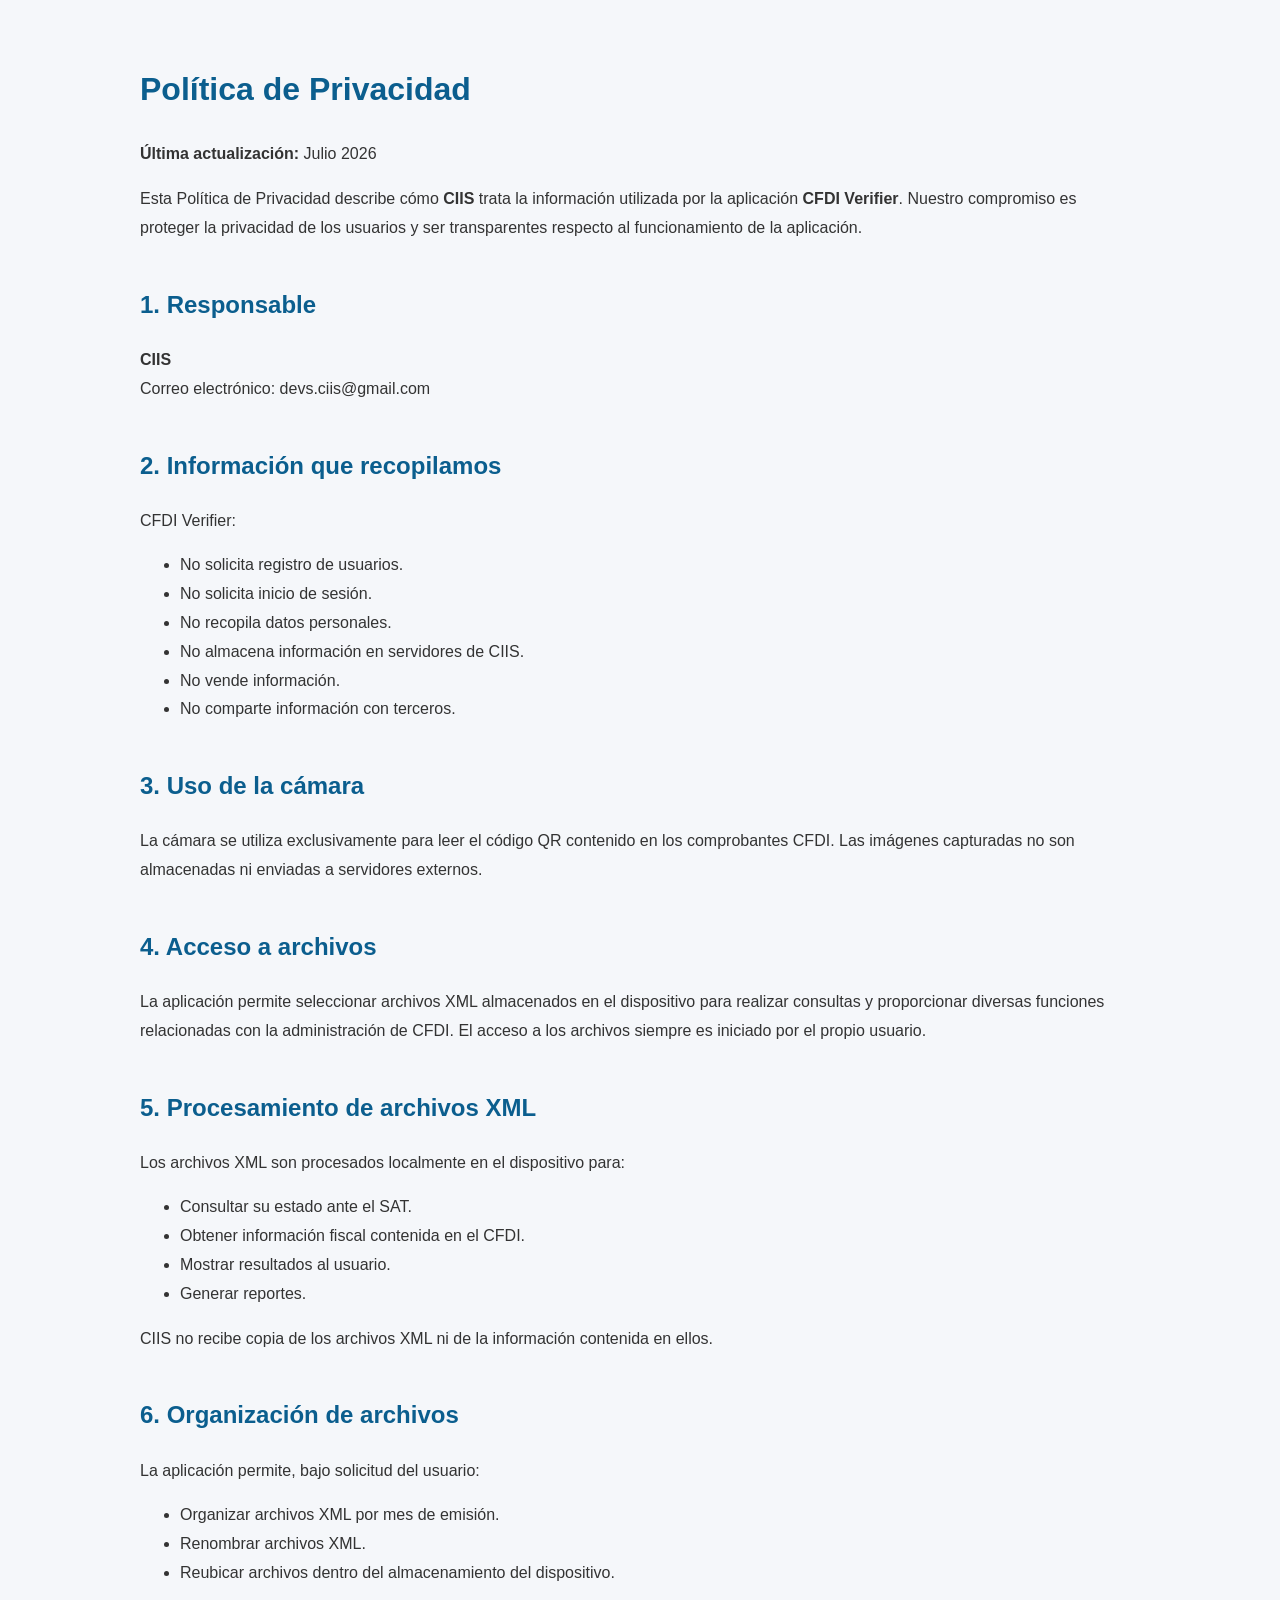
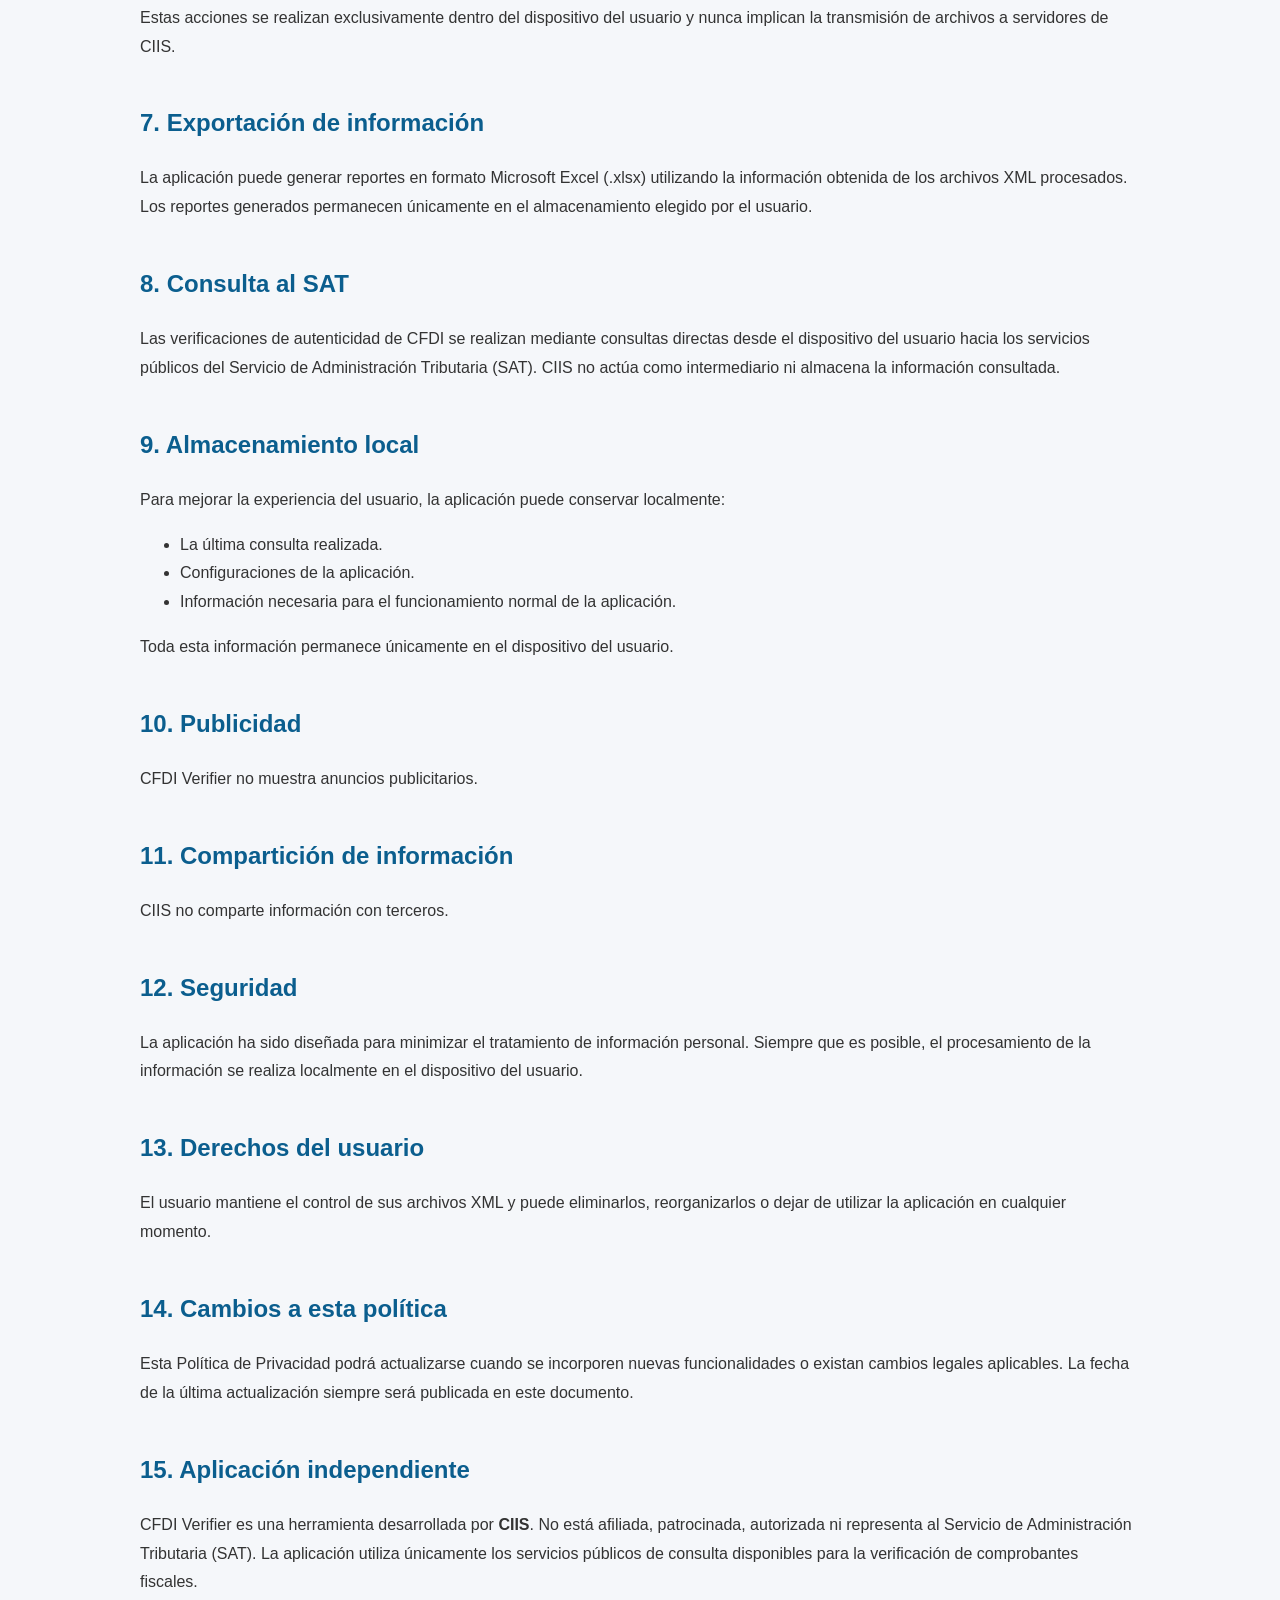
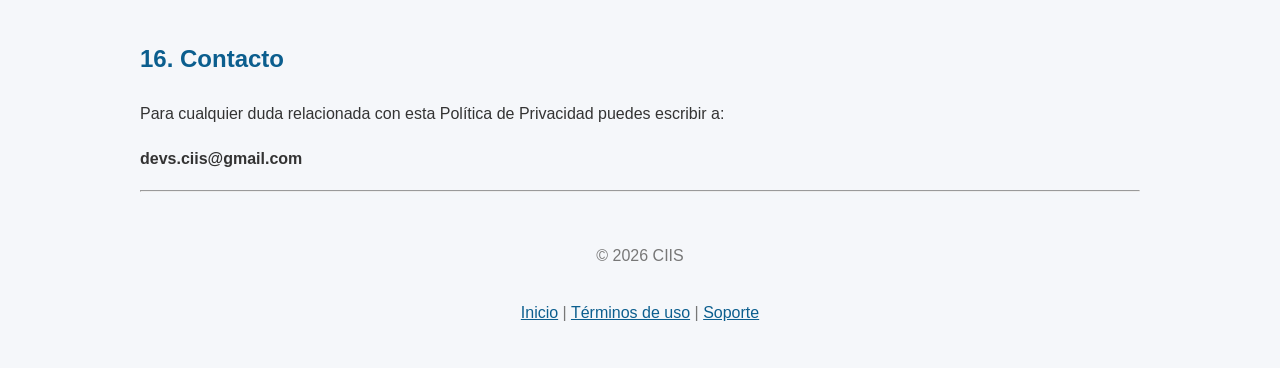
==== privacy.html @ 3979eeba "Create privacy.html" ====
<!DOCTYPE html>
<html lang="es">
<head>
<meta charset="UTF-8">
<meta name="viewport" content="width=device-width, initial-scale=1.0">

<title>Política de Privacidad | CFDI Verifier</title>

<style>

body{
    font-family:Arial,Helvetica,sans-serif;
    max-width:1000px;
    margin:auto;
    padding:40px;
    line-height:1.8;
    background:#f5f7fa;
    color:#333;
}

h1{
    color:#0B5E8E;
}

h2{
    color:#0B5E8E;
    margin-top:40px;
}

table{
    width:100%;
    border-collapse:collapse;
    margin-top:15px;
}

table th,
table td{
    border:1px solid #ddd;
    padding:10px;
}

footer{
    margin-top:50px;
    text-align:center;
    color:#777;
}

a{
    color:#0B5E8E;
}

</style>

</head>

<body>

<h1>Política de Privacidad</h1>

<p>

<strong>Última actualización:</strong> Julio 2026

</p>

<p>

Esta Política de Privacidad describe cómo <strong>CIIS</strong> trata la información utilizada por la aplicación <strong>CFDI Verifier</strong>.

Nuestro compromiso es proteger la privacidad de los usuarios y ser transparentes respecto al funcionamiento de la aplicación.

</p>

<h2>1. Responsable</h2>

<p>

<strong>CIIS</strong><br>
Correo electrónico: devs.ciis@gmail.com

</p>

<h2>2. Información que recopilamos</h2>

<p>

CFDI Verifier:

</p>

<ul>

<li>No solicita registro de usuarios.</li>

<li>No solicita inicio de sesión.</li>

<li>No recopila datos personales.</li>

<li>No almacena información en servidores de CIIS.</li>

<li>No vende información.</li>

<li>No comparte información con terceros.</li>

</ul>

<h2>3. Uso de la cámara</h2>

<p>

La cámara se utiliza exclusivamente para leer el código QR contenido en los comprobantes CFDI.

Las imágenes capturadas no son almacenadas ni enviadas a servidores externos.

</p>

<h2>4. Acceso a archivos</h2>

<p>

La aplicación permite seleccionar archivos XML almacenados en el dispositivo para realizar consultas y proporcionar diversas funciones relacionadas con la administración de CFDI.

El acceso a los archivos siempre es iniciado por el propio usuario.

</p>

<h2>5. Procesamiento de archivos XML</h2>

<p>

Los archivos XML son procesados localmente en el dispositivo para:

</p>

<ul>

<li>Consultar su estado ante el SAT.</li>

<li>Obtener información fiscal contenida en el CFDI.</li>

<li>Mostrar resultados al usuario.</li>

<li>Generar reportes.</li>

</ul>

<p>

CIIS no recibe copia de los archivos XML ni de la información contenida en ellos.

</p>

<h2>6. Organización de archivos</h2>

<p>

La aplicación permite, bajo solicitud del usuario:

</p>

<ul>

<li>Organizar archivos XML por mes de emisión.</li>

<li>Renombrar archivos XML.</li>

<li>Reubicar archivos dentro del almacenamiento del dispositivo.</li>

</ul>

<p>

Estas acciones se realizan exclusivamente dentro del dispositivo del usuario y nunca implican la transmisión de archivos a servidores de CIIS.

</p>

<h2>7. Exportación de información</h2>

<p>

La aplicación puede generar reportes en formato Microsoft Excel (.xlsx) utilizando la información obtenida de los archivos XML procesados.

Los reportes generados permanecen únicamente en el almacenamiento elegido por el usuario.

</p>

<h2>8. Consulta al SAT</h2>

<p>

Las verificaciones de autenticidad de CFDI se realizan mediante consultas directas desde el dispositivo del usuario hacia los servicios públicos del Servicio de Administración Tributaria (SAT).

CIIS no actúa como intermediario ni almacena la información consultada.

</p>

<h2>9. Almacenamiento local</h2>

<p>

Para mejorar la experiencia del usuario, la aplicación puede conservar localmente:

</p>

<ul>

<li>La última consulta realizada.</li>

<li>Configuraciones de la aplicación.</li>

<li>Información necesaria para el funcionamiento normal de la aplicación.</li>

</ul>

<p>

Toda esta información permanece únicamente en el dispositivo del usuario.

</p>

<h2>10. Publicidad</h2>

<p>

CFDI Verifier no muestra anuncios publicitarios.

</p>

<h2>11. Compartición de información</h2>

<p>

CIIS no comparte información con terceros.

</p>

<h2>12. Seguridad</h2>

<p>

La aplicación ha sido diseñada para minimizar el tratamiento de información personal.

Siempre que es posible, el procesamiento de la información se realiza localmente en el dispositivo del usuario.

</p>

<h2>13. Derechos del usuario</h2>

<p>

El usuario mantiene el control de sus archivos XML y puede eliminarlos, reorganizarlos o dejar de utilizar la aplicación en cualquier momento.

</p>

<h2>14. Cambios a esta política</h2>

<p>

Esta Política de Privacidad podrá actualizarse cuando se incorporen nuevas funcionalidades o existan cambios legales aplicables.

La fecha de la última actualización siempre será publicada en este documento.

</p>

<h2>15. Aplicación independiente</h2>

<p>

CFDI Verifier es una herramienta desarrollada por <strong>CIIS</strong>.

No está afiliada, patrocinada, autorizada ni representa al Servicio de Administración Tributaria (SAT).

La aplicación utiliza únicamente los servicios públicos de consulta disponibles para la verificación de comprobantes fiscales.

</p>

<h2>16. Contacto</h2>

<p>

Para cualquier duda relacionada con esta Política de Privacidad puedes escribir a:

</p>

<p>

<strong>devs.ciis@gmail.com</strong>

</p>

<hr>

<footer>

© 2026 CIIS

<br><br>

<a href="index.html">Inicio</a>

|

<a href="terms.html">Términos de uso</a>

|

<a href="support.html">Soporte</a>

</footer>

</body>
</html>
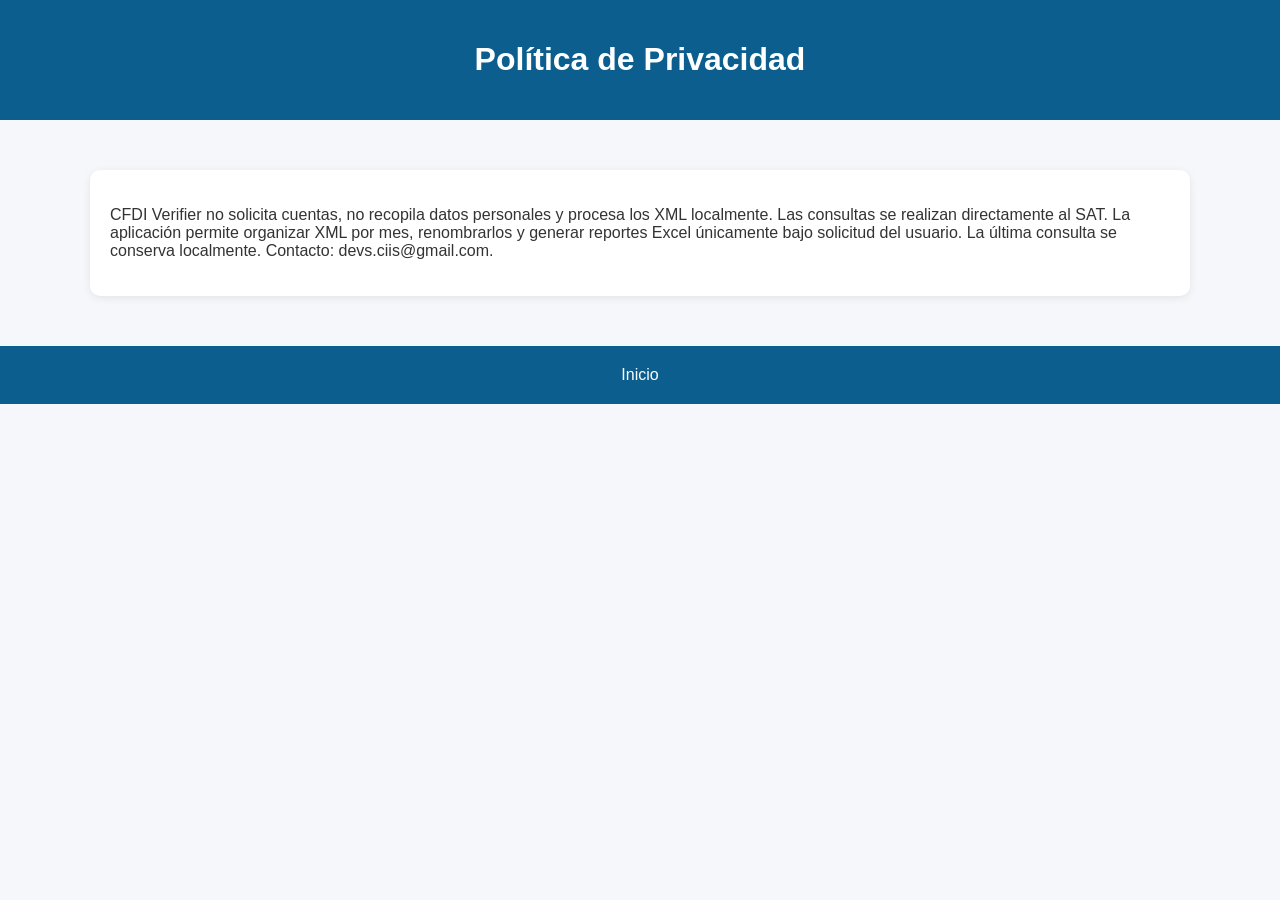
==== commit d96066f7: "Add files via upload" ====
--- a/privacy.html
+++ b/privacy.html
@@ -1,312 +1 @@
-<!DOCTYPE html>
-<html lang="es">
-<head>
-<meta charset="UTF-8">
-<meta name="viewport" content="width=device-width, initial-scale=1.0">
-
-<title>Política de Privacidad | CFDI Verifier</title>
-
-<style>
-
-body{
-    font-family:Arial,Helvetica,sans-serif;
-    max-width:1000px;
-    margin:auto;
-    padding:40px;
-    line-height:1.8;
-    background:#f5f7fa;
-    color:#333;
-}
-
-h1{
-    color:#0B5E8E;
-}
-
-h2{
-    color:#0B5E8E;
-    margin-top:40px;
-}
-
-table{
-    width:100%;
-    border-collapse:collapse;
-    margin-top:15px;
-}
-
-table th,
-table td{
-    border:1px solid #ddd;
-    padding:10px;
-}
-
-footer{
-    margin-top:50px;
-    text-align:center;
-    color:#777;
-}
-
-a{
-    color:#0B5E8E;
-}
-
-</style>
-
-</head>
-
-<body>
-
-<h1>Política de Privacidad</h1>
-
-<p>
-
-<strong>Última actualización:</strong> Julio 2026
-
-</p>
-
-<p>
-
-Esta Política de Privacidad describe cómo <strong>CIIS</strong> trata la información utilizada por la aplicación <strong>CFDI Verifier</strong>.
-
-Nuestro compromiso es proteger la privacidad de los usuarios y ser transparentes respecto al funcionamiento de la aplicación.
-
-</p>
-
-<h2>1. Responsable</h2>
-
-<p>
-
-<strong>CIIS</strong><br>
-Correo electrónico: devs.ciis@gmail.com
-
-</p>
-
-<h2>2. Información que recopilamos</h2>
-
-<p>
-
-CFDI Verifier:
-
-</p>
-
-<ul>
-
-<li>No solicita registro de usuarios.</li>
-
-<li>No solicita inicio de sesión.</li>
-
-<li>No recopila datos personales.</li>
-
-<li>No almacena información en servidores de CIIS.</li>
-
-<li>No vende información.</li>
-
-<li>No comparte información con terceros.</li>
-
-</ul>
-
-<h2>3. Uso de la cámara</h2>
-
-<p>
-
-La cámara se utiliza exclusivamente para leer el código QR contenido en los comprobantes CFDI.
-
-Las imágenes capturadas no son almacenadas ni enviadas a servidores externos.
-
-</p>
-
-<h2>4. Acceso a archivos</h2>
-
-<p>
-
-La aplicación permite seleccionar archivos XML almacenados en el dispositivo para realizar consultas y proporcionar diversas funciones relacionadas con la administración de CFDI.
-
-El acceso a los archivos siempre es iniciado por el propio usuario.
-
-</p>
-
-<h2>5. Procesamiento de archivos XML</h2>
-
-<p>
-
-Los archivos XML son procesados localmente en el dispositivo para:
-
-</p>
-
-<ul>
-
-<li>Consultar su estado ante el SAT.</li>
-
-<li>Obtener información fiscal contenida en el CFDI.</li>
-
-<li>Mostrar resultados al usuario.</li>
-
-<li>Generar reportes.</li>
-
-</ul>
-
-<p>
-
-CIIS no recibe copia de los archivos XML ni de la información contenida en ellos.
-
-</p>
-
-<h2>6. Organización de archivos</h2>
-
-<p>
-
-La aplicación permite, bajo solicitud del usuario:
-
-</p>
-
-<ul>
-
-<li>Organizar archivos XML por mes de emisión.</li>
-
-<li>Renombrar archivos XML.</li>
-
-<li>Reubicar archivos dentro del almacenamiento del dispositivo.</li>
-
-</ul>
-
-<p>
-
-Estas acciones se realizan exclusivamente dentro del dispositivo del usuario y nunca implican la transmisión de archivos a servidores de CIIS.
-
-</p>
-
-<h2>7. Exportación de información</h2>
-
-<p>
-
-La aplicación puede generar reportes en formato Microsoft Excel (.xlsx) utilizando la información obtenida de los archivos XML procesados.
-
-Los reportes generados permanecen únicamente en el almacenamiento elegido por el usuario.
-
-</p>
-
-<h2>8. Consulta al SAT</h2>
-
-<p>
-
-Las verificaciones de autenticidad de CFDI se realizan mediante consultas directas desde el dispositivo del usuario hacia los servicios públicos del Servicio de Administración Tributaria (SAT).
-
-CIIS no actúa como intermediario ni almacena la información consultada.
-
-</p>
-
-<h2>9. Almacenamiento local</h2>
-
-<p>
-
-Para mejorar la experiencia del usuario, la aplicación puede conservar localmente:
-
-</p>
-
-<ul>
-
-<li>La última consulta realizada.</li>
-
-<li>Configuraciones de la aplicación.</li>
-
-<li>Información necesaria para el funcionamiento normal de la aplicación.</li>
-
-</ul>
-
-<p>
-
-Toda esta información permanece únicamente en el dispositivo del usuario.
-
-</p>
-
-<h2>10. Publicidad</h2>
-
-<p>
-
-CFDI Verifier no muestra anuncios publicitarios.
-
-</p>
-
-<h2>11. Compartición de información</h2>
-
-<p>
-
-CIIS no comparte información con terceros.
-
-</p>
-
-<h2>12. Seguridad</h2>
-
-<p>
-
-La aplicación ha sido diseñada para minimizar el tratamiento de información personal.
-
-Siempre que es posible, el procesamiento de la información se realiza localmente en el dispositivo del usuario.
-
-</p>
-
-<h2>13. Derechos del usuario</h2>
-
-<p>
-
-El usuario mantiene el control de sus archivos XML y puede eliminarlos, reorganizarlos o dejar de utilizar la aplicación en cualquier momento.
-
-</p>
-
-<h2>14. Cambios a esta política</h2>
-
-<p>
-
-Esta Política de Privacidad podrá actualizarse cuando se incorporen nuevas funcionalidades o existan cambios legales aplicables.
-
-La fecha de la última actualización siempre será publicada en este documento.
-
-</p>
-
-<h2>15. Aplicación independiente</h2>
-
-<p>
-
-CFDI Verifier es una herramienta desarrollada por <strong>CIIS</strong>.
-
-No está afiliada, patrocinada, autorizada ni representa al Servicio de Administración Tributaria (SAT).
-
-La aplicación utiliza únicamente los servicios públicos de consulta disponibles para la verificación de comprobantes fiscales.
-
-</p>
-
-<h2>16. Contacto</h2>
-
-<p>
-
-Para cualquier duda relacionada con esta Política de Privacidad puedes escribir a:
-
-</p>
-
-<p>
-
-<strong>devs.ciis@gmail.com</strong>
-
-</p>
-
-<hr>
-
-<footer>
-
-© 2026 CIIS
-
-<br><br>
-
-<a href="index.html">Inicio</a>
-
-|
-
-<a href="terms.html">Términos de uso</a>
-
-|
-
-<a href="support.html">Soporte</a>
-
-</footer>
-
-</body>
-</html>
+<html><head><meta charset='utf-8'><link rel='stylesheet' href='css/styles.css'><title>Privacidad</title></head><body><header><h1>Política de Privacidad</h1></header><div class='container'><div class='card'><p>CFDI Verifier no solicita cuentas, no recopila datos personales y procesa los XML localmente. Las consultas se realizan directamente al SAT. La aplicación permite organizar XML por mes, renombrarlos y generar reportes Excel únicamente bajo solicitud del usuario. La última consulta se conserva localmente. Contacto: devs.ciis@gmail.com.</p></div></div><footer><a href='index.html'>Inicio</a></footer></body></html>
--- a/css/styles.css
+++ b/css/styles.css
@@ -0,0 +1,8 @@
+body{font-family:Arial,sans-serif;margin:0;background:#f5f7fa;color:#333}
+header,footer{background:#0B5E8E;color:#fff;padding:20px;text-align:center}
+.container{max-width:1100px;margin:auto;padding:30px}
+.card{background:#fff;padding:20px;border-radius:10px;box-shadow:0 2px 8px rgba(0,0,0,.08);margin:20px 0}
+.grid{display:grid;grid-template-columns:repeat(auto-fit,minmax(220px,1fr));gap:16px}
+img{max-width:100%;border-radius:8px}
+nav a,footer a{color:#fff;margin:0 10px;text-decoration:none}
+.btn{background:#0B5E8E;color:#fff;padding:10px 18px;border-radius:6px;text-decoration:none;display:inline-block}
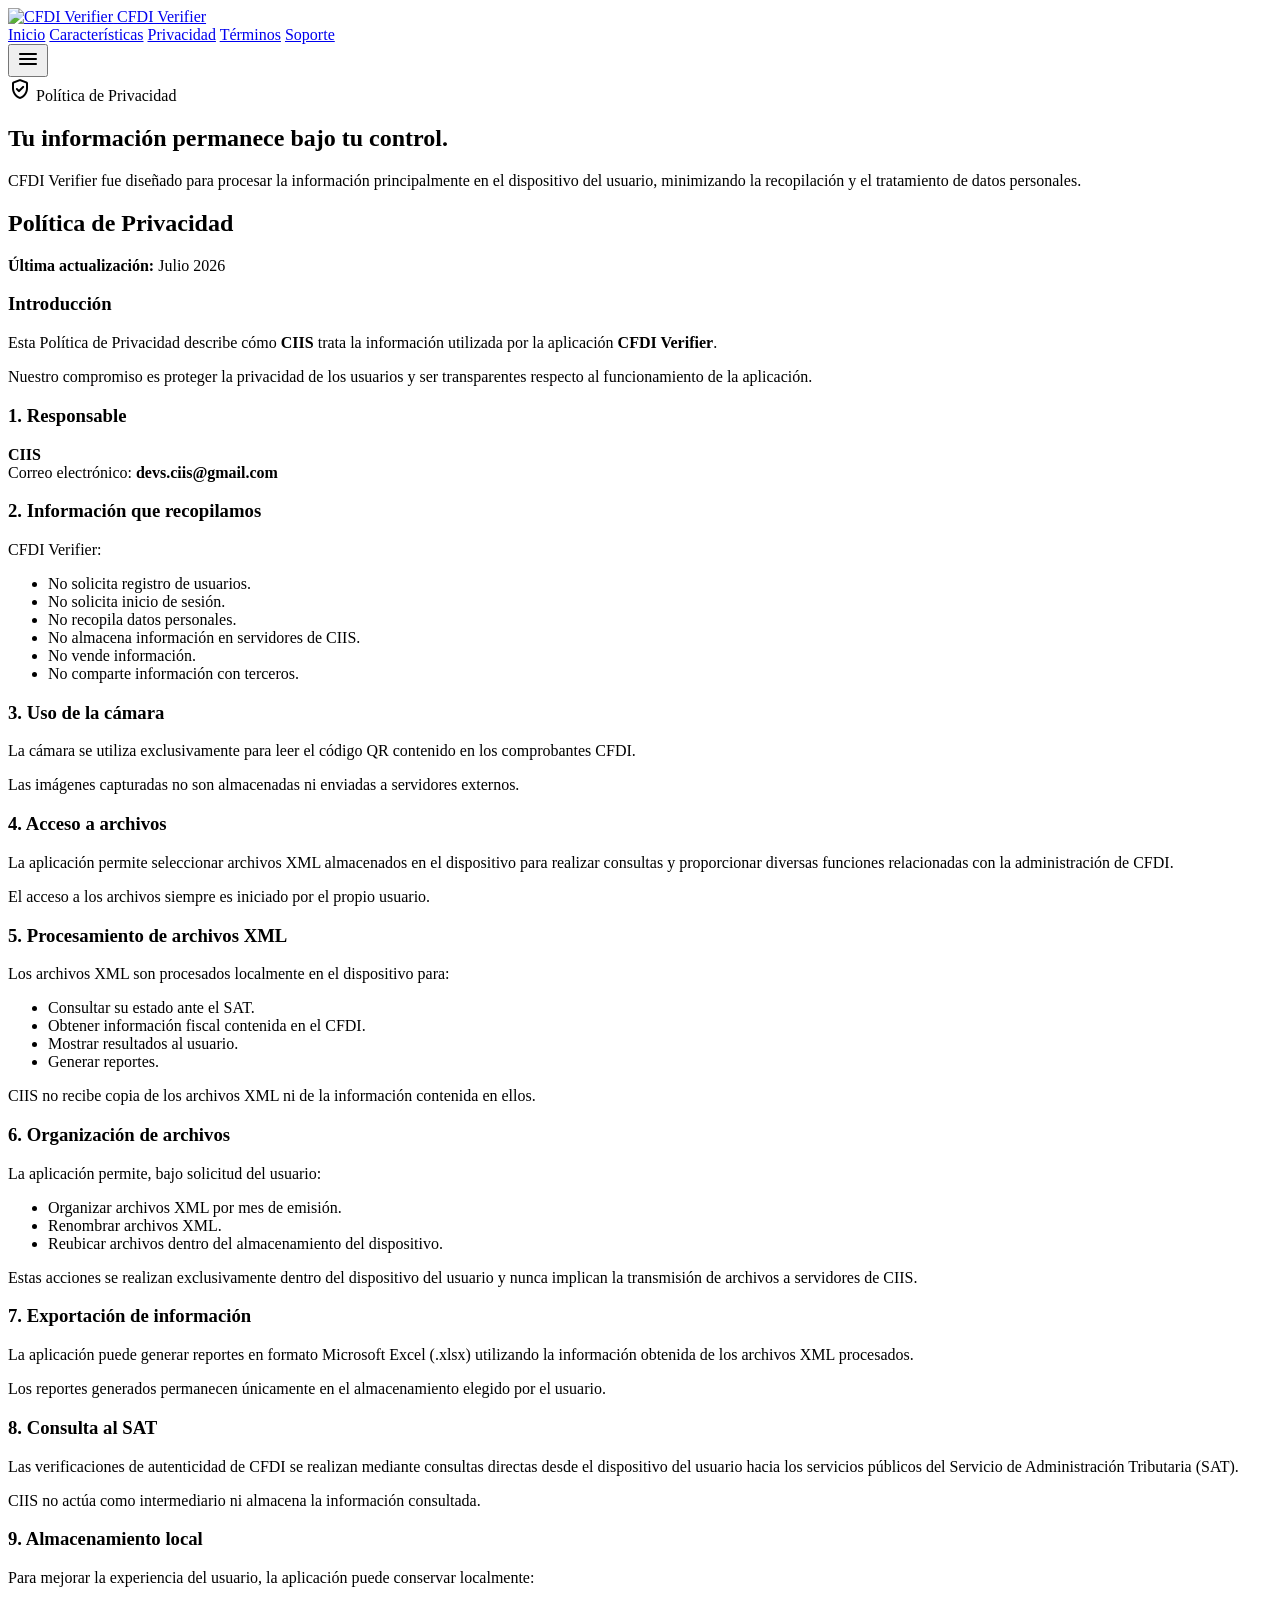
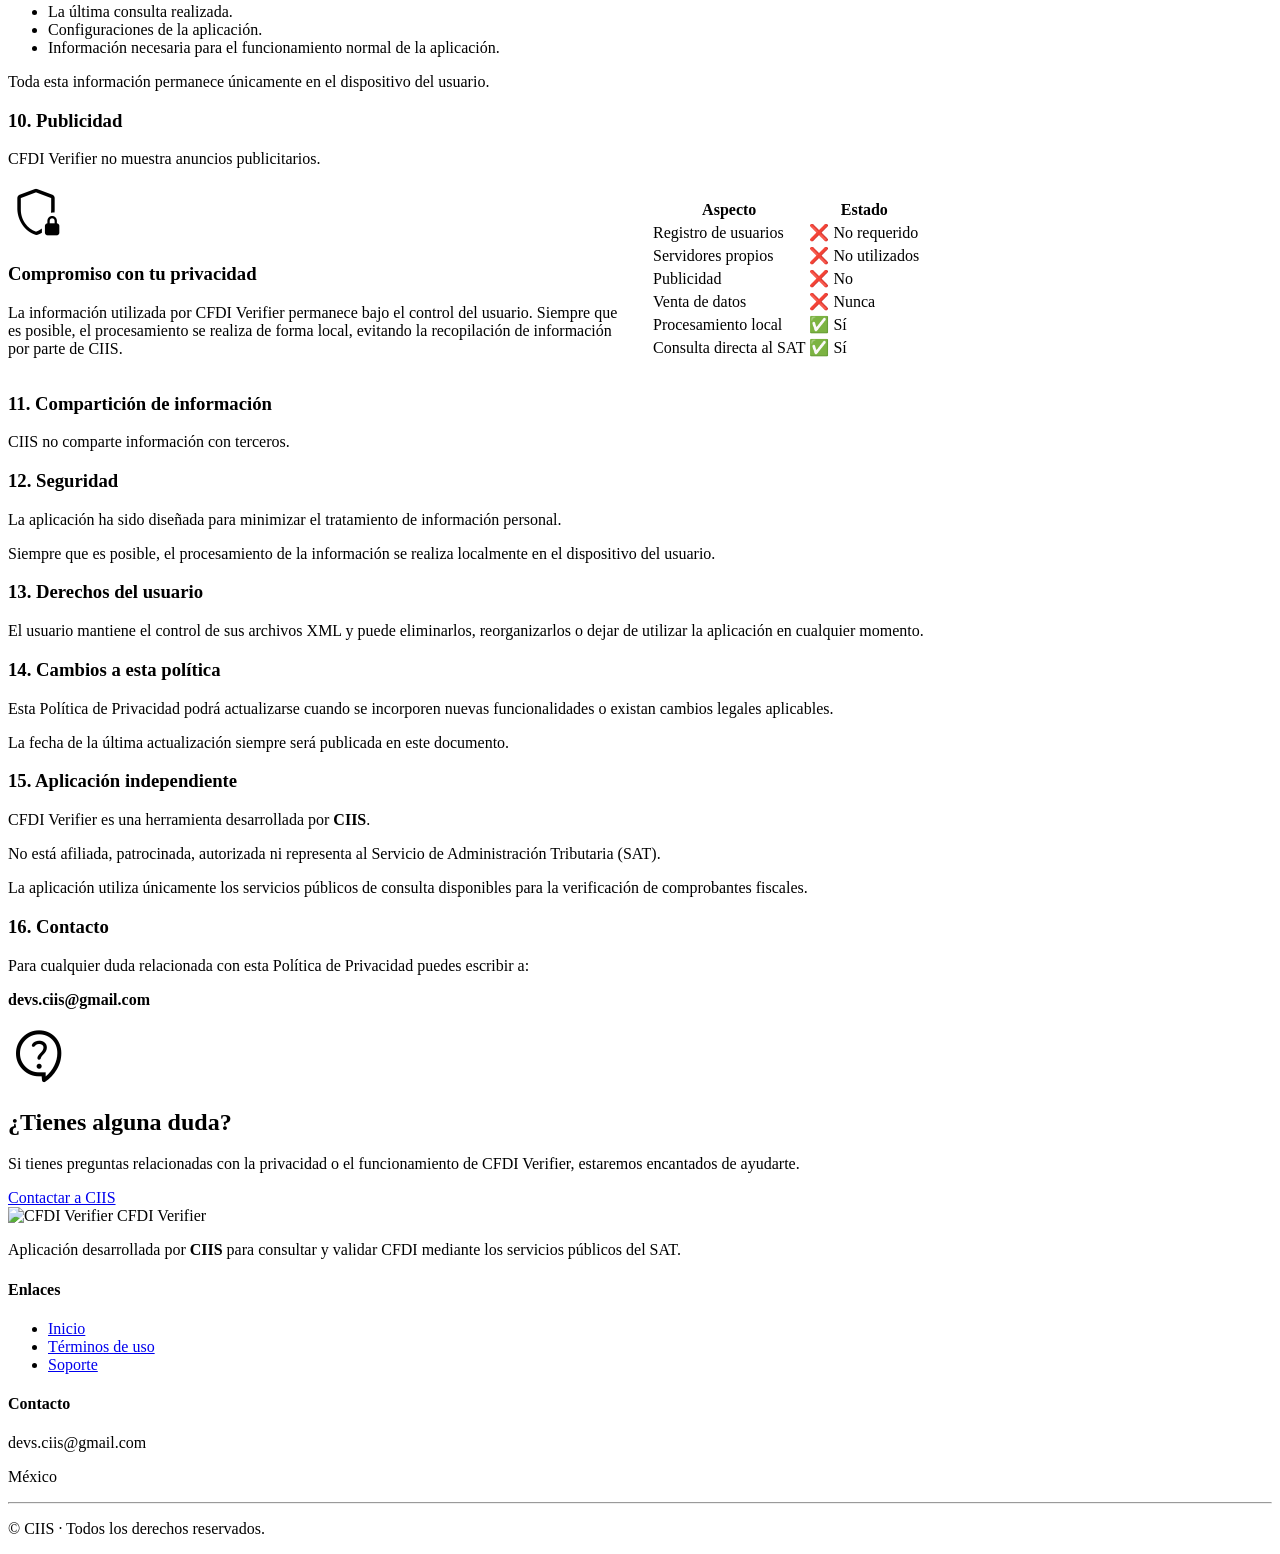
==== commit b5e74a63: "Update privacy.html" ====
--- a/privacy.html
+++ b/privacy.html
@@ -1 +1,695 @@
-<html><head><meta charset='utf-8'><link rel='stylesheet' href='css/styles.css'><title>Privacidad</title></head><body><header><h1>Política de Privacidad</h1></header><div class='container'><div class='card'><p>CFDI Verifier no solicita cuentas, no recopila datos personales y procesa los XML localmente. Las consultas se realizan directamente al SAT. La aplicación permite organizar XML por mes, renombrarlos y generar reportes Excel únicamente bajo solicitud del usuario. La última consulta se conserva localmente. Contacto: devs.ciis@gmail.com.</p></div></div><footer><a href='index.html'>Inicio</a></footer></body></html>+<!DOCTYPE html>
+<html lang="es">
+
+<head>
+
+<meta charset="UTF-8">
+<meta name="viewport" content="width=device-width, initial-scale=1.0">
+
+<title>Política de Privacidad | CFDI Verifier</title>
+
+<meta name="description"
+      content="Política de Privacidad de CFDI Verifier desarrollada por CIIS.">
+
+<link rel="preconnect" href="https://fonts.googleapis.com">
+<link rel="preconnect" href="https://fonts.gstatic.com" crossorigin>
+
+<link href="https://fonts.googleapis.com/css2?family=Roboto:wght@300;400;500;700&display=swap"
+      rel="stylesheet">
+
+<link href="https://fonts.googleapis.com/css2?family=Material+Symbols+Rounded"
+      rel="stylesheet">
+
+<link rel="stylesheet" href="assets/css/styles.css">
+<link rel="stylesheet" href="assets/css/responsive.css">
+
+</head>
+
+<body>
+
+<header class="topbar">
+
+<div class="container">
+
+<a href="index.html" class="logo">
+
+<img src="assets/images/logo.png" alt="CFDI Verifier">
+
+<span>CFDI Verifier</span>
+
+</a>
+
+<nav>
+
+<a href="index.html">Inicio</a>
+
+<a href="index.html#features">Características</a>
+
+<a href="privacy.html" class="active">Privacidad</a>
+
+<a href="terms.html">Términos</a>
+
+<a href="support.html">Soporte</a>
+
+</nav>
+
+<button
+id="menuButton"
+class="menuButton">
+
+<span class="material-symbols-rounded">
+
+menu
+
+</span>
+
+</button>
+
+</div>
+
+</header>
+
+<section class="hero heroSmall">
+
+<div class="container">
+
+<div class="heroContent">
+
+<div class="tag">
+
+<span class="material-symbols-rounded">
+
+verified_user
+
+</span>
+
+Política de Privacidad
+
+</div>
+
+<h1>
+
+Tu información permanece bajo tu control.
+
+</h1>
+
+<p>
+
+CFDI Verifier fue diseñado para procesar la información
+principalmente en el dispositivo del usuario, minimizando
+la recopilación y el tratamiento de datos personales.
+
+</p>
+
+</div>
+
+</div>
+
+</section>
+
+<section class="section">
+
+<div class="container">
+
+<div class="sectionTitle">
+
+<h2>Política de Privacidad</h2>
+
+<p>
+
+<strong>Última actualización:</strong>
+Julio 2026
+
+</p>
+
+</div>
+
+<div class="securityCard">
+
+<h3>Introducción</h3>
+
+<p>
+
+Esta Política de Privacidad describe cómo
+<strong>CIIS</strong> trata la información utilizada por la
+aplicación <strong>CFDI Verifier</strong>.
+
+</p>
+
+<p>
+
+Nuestro compromiso es proteger la privacidad de los usuarios
+y ser transparentes respecto al funcionamiento de la aplicación.
+
+</p>
+
+</div>
+
+<div class="securityCard mt-3">
+
+<h3>1. Responsable</h3>
+
+<p>
+
+<strong>CIIS</strong>
+
+<br>
+
+Correo electrónico:
+
+<strong>devs.ciis@gmail.com</strong>
+
+</p>
+
+</div>
+
+<div class="securityCard mt-3">
+
+<h3>2. Información que recopilamos</h3>
+
+<p>
+
+CFDI Verifier:
+
+</p>
+
+<ul>
+
+<li>No solicita registro de usuarios.</li>
+
+<li>No solicita inicio de sesión.</li>
+
+<li>No recopila datos personales.</li>
+
+<li>No almacena información en servidores de CIIS.</li>
+
+<li>No vende información.</li>
+
+<li>No comparte información con terceros.</li>
+
+</ul>
+
+</div>
+
+<div class="securityCard mt-3">
+
+<h3>3. Uso de la cámara</h3>
+
+<p>
+
+La cámara se utiliza exclusivamente para leer el código QR
+contenido en los comprobantes CFDI.
+
+</p>
+
+<p>
+
+Las imágenes capturadas no son almacenadas ni enviadas a
+servidores externos.
+
+</p>
+
+</div>
+
+<div class="securityCard mt-3">
+
+<h3>4. Acceso a archivos</h3>
+
+<p>
+
+La aplicación permite seleccionar archivos XML almacenados en
+el dispositivo para realizar consultas y proporcionar diversas
+funciones relacionadas con la administración de CFDI.
+
+</p>
+
+<p>
+
+El acceso a los archivos siempre es iniciado por el propio
+usuario.
+
+</p>
+
+</div>
+
+<div class="securityCard mt-3">
+
+<h3>5. Procesamiento de archivos XML</h3>
+
+<p>
+
+Los archivos XML son procesados localmente en el dispositivo
+para:
+
+</p>
+
+<ul>
+
+<li>Consultar su estado ante el SAT.</li>
+
+<li>Obtener información fiscal contenida en el CFDI.</li>
+
+<li>Mostrar resultados al usuario.</li>
+
+<li>Generar reportes.</li>
+
+</ul>
+
+<p>
+
+CIIS no recibe copia de los archivos XML ni de la información
+contenida en ellos.
+
+</p>
+
+</div>
+
+  <div class="securityCard mt-3">
+
+<h3>6. Organización de archivos</h3>
+
+<p>
+
+La aplicación permite, bajo solicitud del usuario:
+
+</p>
+
+<ul>
+
+<li>Organizar archivos XML por mes de emisión.</li>
+
+<li>Renombrar archivos XML.</li>
+
+<li>Reubicar archivos dentro del almacenamiento del dispositivo.</li>
+
+</ul>
+
+<p>
+
+Estas acciones se realizan exclusivamente dentro del dispositivo del usuario y nunca implican la transmisión de archivos a servidores de CIIS.
+
+</p>
+
+</div>
+
+<div class="securityCard mt-3">
+
+<h3>7. Exportación de información</h3>
+
+<p>
+
+La aplicación puede generar reportes en formato Microsoft Excel (.xlsx) utilizando la información obtenida de los archivos XML procesados.
+
+</p>
+
+<p>
+
+Los reportes generados permanecen únicamente en el almacenamiento elegido por el usuario.
+
+</p>
+
+</div>
+
+<div class="securityCard mt-3">
+
+<h3>8. Consulta al SAT</h3>
+
+<p>
+
+Las verificaciones de autenticidad de CFDI se realizan mediante consultas directas desde el dispositivo del usuario hacia los servicios públicos del Servicio de Administración Tributaria (SAT).
+
+</p>
+
+<p>
+
+CIIS no actúa como intermediario ni almacena la información consultada.
+
+</p>
+
+</div>
+
+<div class="securityCard mt-3">
+
+<h3>9. Almacenamiento local</h3>
+
+<p>
+
+Para mejorar la experiencia del usuario, la aplicación puede conservar localmente:
+
+</p>
+
+<ul>
+
+<li>La última consulta realizada.</li>
+
+<li>Configuraciones de la aplicación.</li>
+
+<li>Información necesaria para el funcionamiento normal de la aplicación.</li>
+
+</ul>
+
+<p>
+
+Toda esta información permanece únicamente en el dispositivo del usuario.
+
+</p>
+
+</div>
+
+<div class="securityCard mt-3">
+
+<h3>10. Publicidad</h3>
+
+<p>
+
+CFDI Verifier no muestra anuncios publicitarios.
+
+</p>
+
+</div>
+
+<div class="securityCard mt-3">
+
+<div style="display:flex;gap:20px;flex-wrap:wrap;align-items:center;">
+
+<div style="flex:1;min-width:240px;">
+
+<span class="material-symbols-rounded"
+style="font-size:56px;color:var(--primary);">
+
+shield_locked
+
+</span>
+
+<h3>Compromiso con tu privacidad</h3>
+
+<p>
+
+La información utilizada por CFDI Verifier permanece bajo el control del usuario. Siempre que es posible, el procesamiento se realiza de forma local, evitando la recopilación de información por parte de CIIS.
+
+</p>
+
+</div>
+
+<div style="flex:1;min-width:240px;">
+
+<table>
+
+<tr>
+<th>Aspecto</th>
+<th>Estado</th>
+</tr>
+
+<tr>
+<td>Registro de usuarios</td>
+<td>❌ No requerido</td>
+</tr>
+
+<tr>
+<td>Servidores propios</td>
+<td>❌ No utilizados</td>
+</tr>
+
+<tr>
+<td>Publicidad</td>
+<td>❌ No</td>
+</tr>
+
+<tr>
+<td>Venta de datos</td>
+<td>❌ Nunca</td>
+</tr>
+
+<tr>
+<td>Procesamiento local</td>
+<td>✅ Sí</td>
+</tr>
+
+<tr>
+<td>Consulta directa al SAT</td>
+<td>✅ Sí</td>
+</tr>
+
+</table>
+
+</div>
+
+</div>
+
+</div>
+<div class="securityCard mt-3">
+
+<h3>11. Compartición de información</h3>
+
+<p>
+
+CIIS no comparte información con terceros.
+
+</p>
+
+</div>
+
+<div class="securityCard mt-3">
+
+<h3>12. Seguridad</h3>
+
+<p>
+
+La aplicación ha sido diseñada para minimizar el tratamiento de información personal.
+
+</p>
+
+<p>
+
+Siempre que es posible, el procesamiento de la información se realiza localmente en el dispositivo del usuario.
+
+</p>
+
+</div>
+
+<div class="securityCard mt-3">
+
+<h3>13. Derechos del usuario</h3>
+
+<p>
+
+El usuario mantiene el control de sus archivos XML y puede eliminarlos, reorganizarlos o dejar de utilizar la aplicación en cualquier momento.
+
+</p>
+
+</div>
+
+<div class="securityCard mt-3">
+
+<h3>14. Cambios a esta política</h3>
+
+<p>
+
+Esta Política de Privacidad podrá actualizarse cuando se incorporen nuevas funcionalidades o existan cambios legales aplicables.
+
+</p>
+
+<p>
+
+La fecha de la última actualización siempre será publicada en este documento.
+
+</p>
+
+</div>
+
+<div class="securityCard mt-3">
+
+<h3>15. Aplicación independiente</h3>
+
+<p>
+
+CFDI Verifier es una herramienta desarrollada por <strong>CIIS</strong>.
+
+</p>
+
+<p>
+
+No está afiliada, patrocinada, autorizada ni representa al Servicio de Administración Tributaria (SAT).
+
+</p>
+
+<p>
+
+La aplicación utiliza únicamente los servicios públicos de consulta disponibles para la verificación de comprobantes fiscales.
+
+</p>
+
+</div>
+
+<div class="securityCard mt-3">
+
+<h3>16. Contacto</h3>
+
+<p>
+
+Para cualquier duda relacionada con esta Política de Privacidad puedes escribir a:
+
+</p>
+
+<p>
+
+<strong>devs.ciis@gmail.com</strong>
+
+</p>
+
+</div>
+
+<section class="cta">
+
+<div class="container">
+
+<span class="material-symbols-rounded"
+style="font-size:64px;margin-bottom:20px;display:block;">
+
+contact_support
+
+</span>
+
+<h2>
+
+¿Tienes alguna duda?
+
+</h2>
+
+<p>
+
+Si tienes preguntas relacionadas con la privacidad o el funcionamiento de CFDI Verifier, estaremos encantados de ayudarte.
+
+</p>
+
+<a
+href="mailto:devs.ciis@gmail.com"
+class="primaryButton">
+
+Contactar a CIIS
+
+</a>
+
+</div>
+
+</section>
+
+</div>
+
+</section>
+
+<footer>
+
+<div class="container">
+
+<div class="footerGrid">
+
+<div>
+
+<div class="footerLogo">
+
+<img
+src="assets/images/logo.png"
+alt="CFDI Verifier">
+
+<span>
+
+CFDI Verifier
+
+</span>
+
+</div>
+
+<p>
+
+Aplicación desarrollada por <strong>CIIS</strong> para consultar y validar CFDI mediante los servicios públicos del SAT.
+
+</p>
+
+</div>
+
+<div>
+
+<h4>
+
+Enlaces
+
+</h4>
+
+<ul>
+
+<li>
+
+<a href="index.html">
+
+Inicio
+
+</a>
+
+</li>
+
+<li>
+
+<a href="terms.html">
+
+Términos de uso
+
+</a>
+
+</li>
+
+<li>
+
+<a href="support.html">
+
+Soporte
+
+</a>
+
+</li>
+
+</ul>
+
+</div>
+
+<div>
+
+<h4>
+
+Contacto
+
+</h4>
+
+<p>
+
+devs.ciis@gmail.com
+
+</p>
+
+<p>
+
+México
+
+</p>
+
+</div>
+
+</div>
+
+<hr>
+
+<p class="copyright">
+
+© <span id="year"></span> CIIS · Todos los derechos reservados.
+
+</p>
+
+</div>
+
+</footer>
+
+<script src="assets/js/main.js"></script>
+
+</body>
+
+</html>
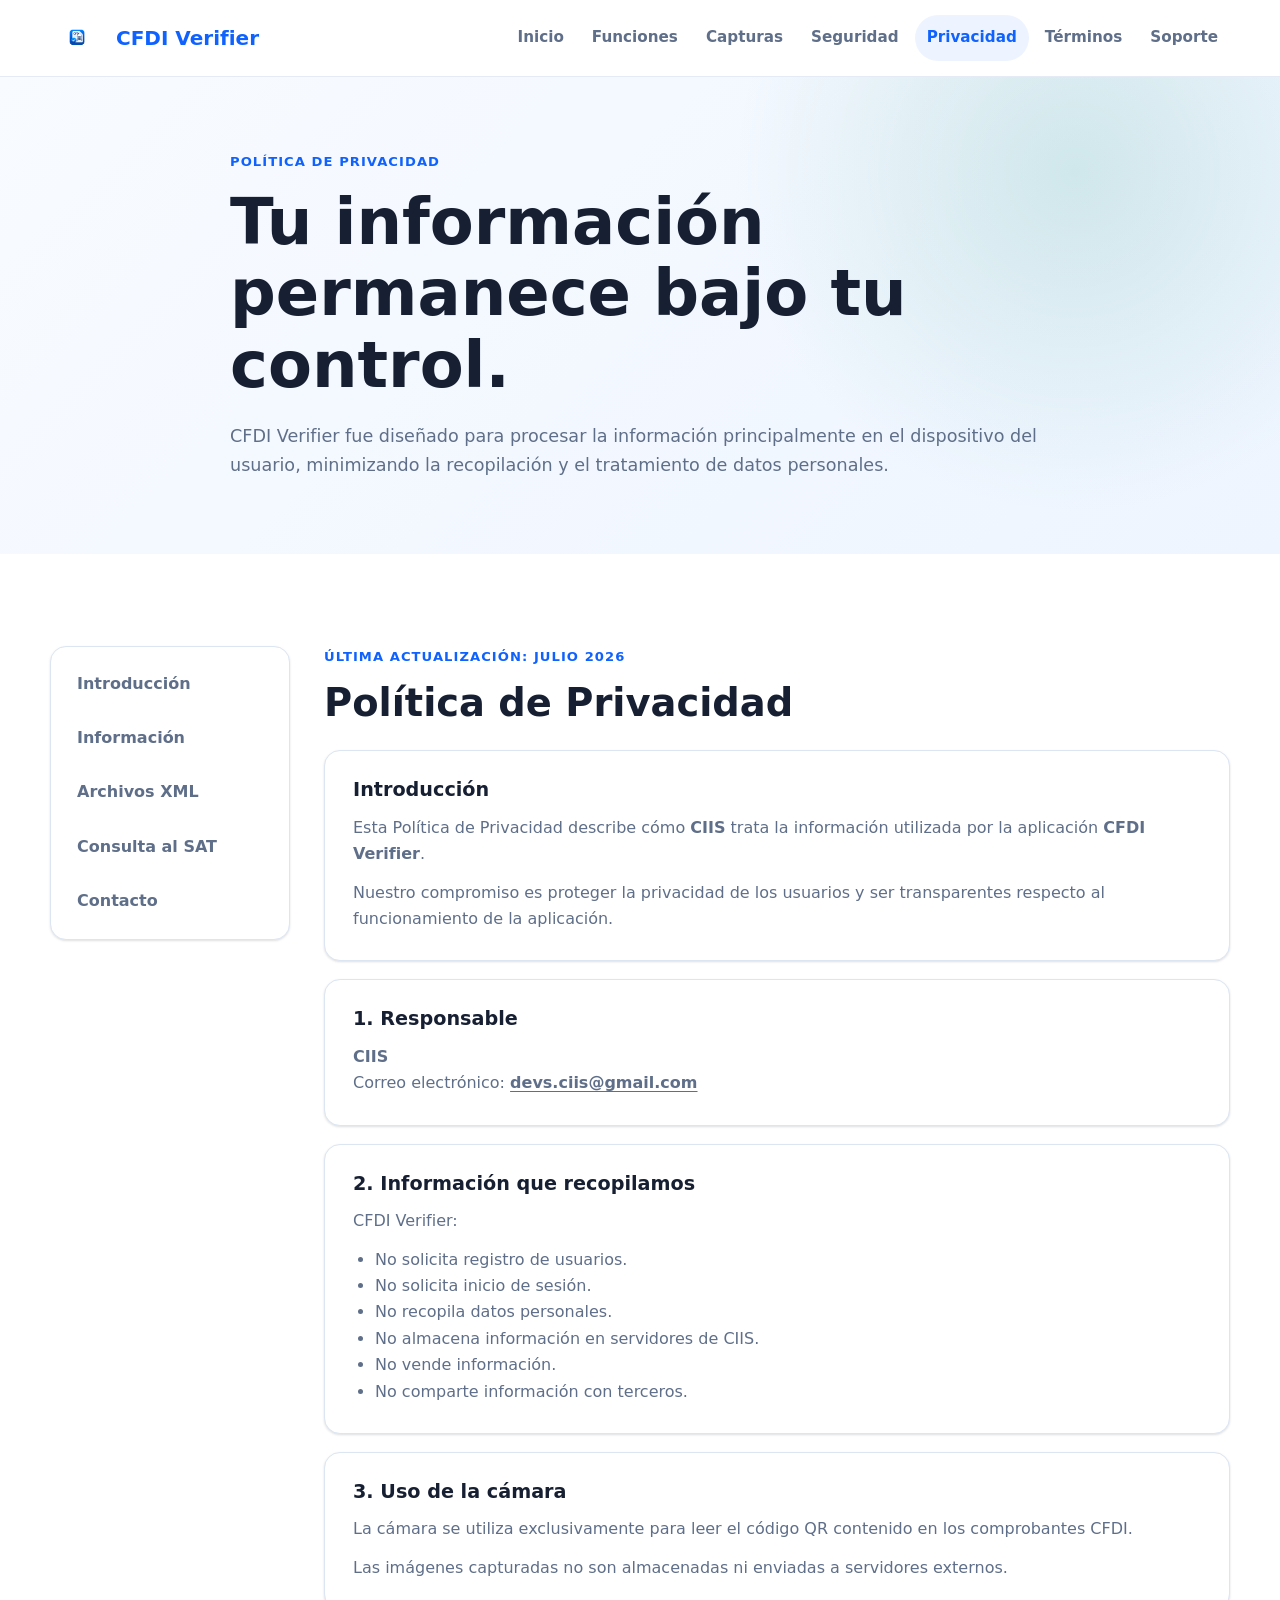
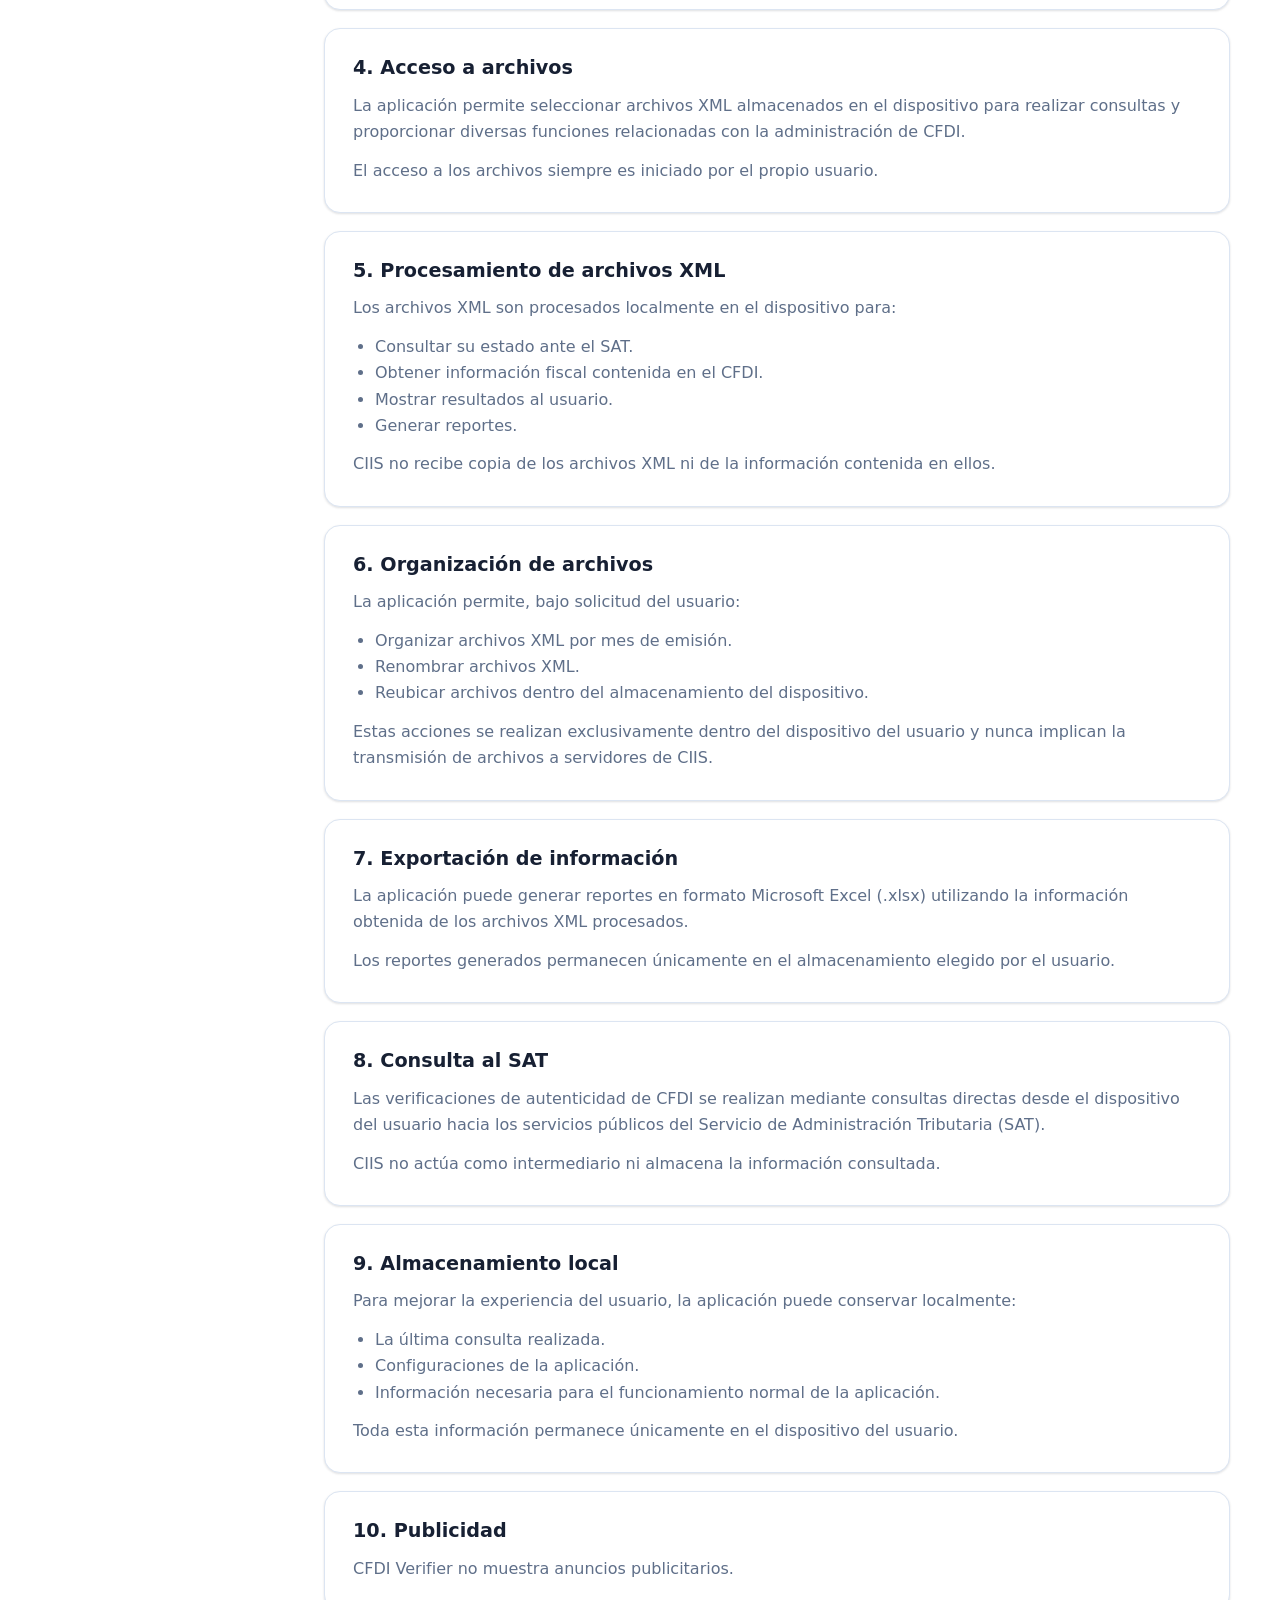
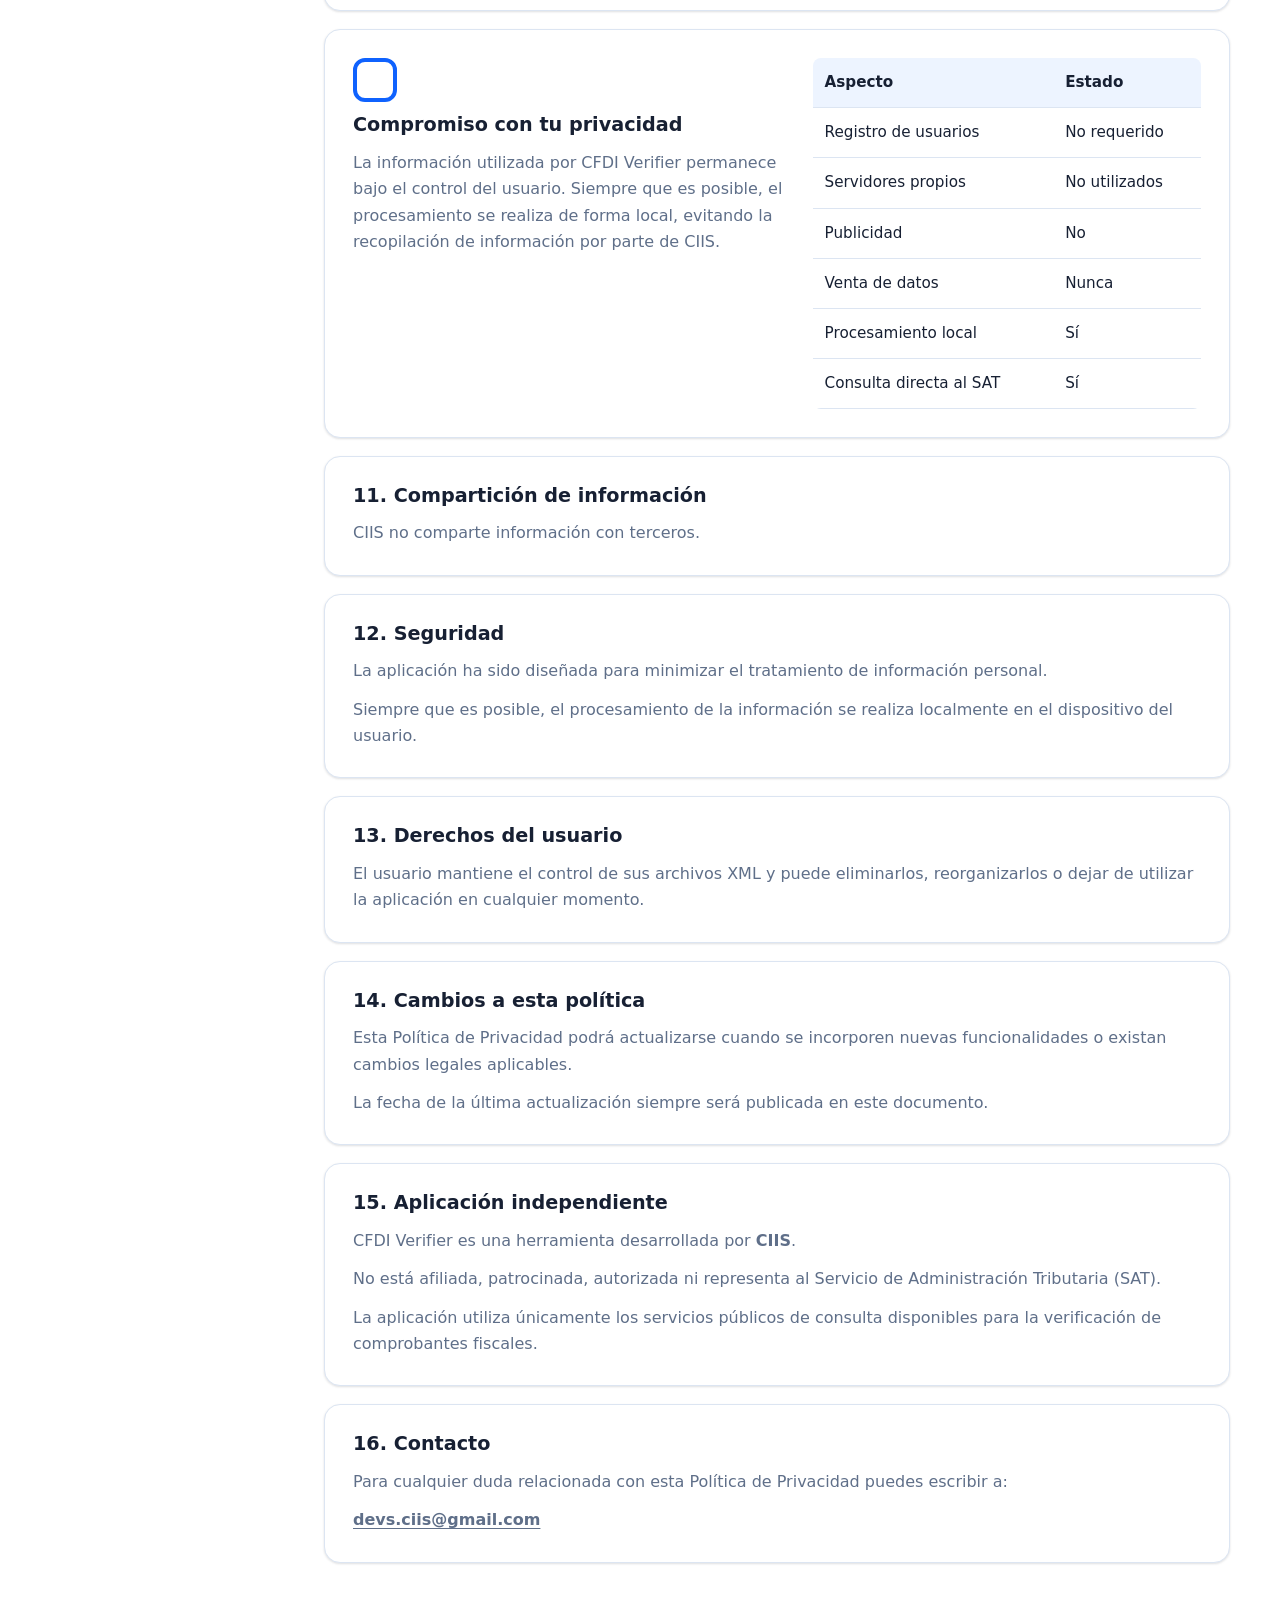
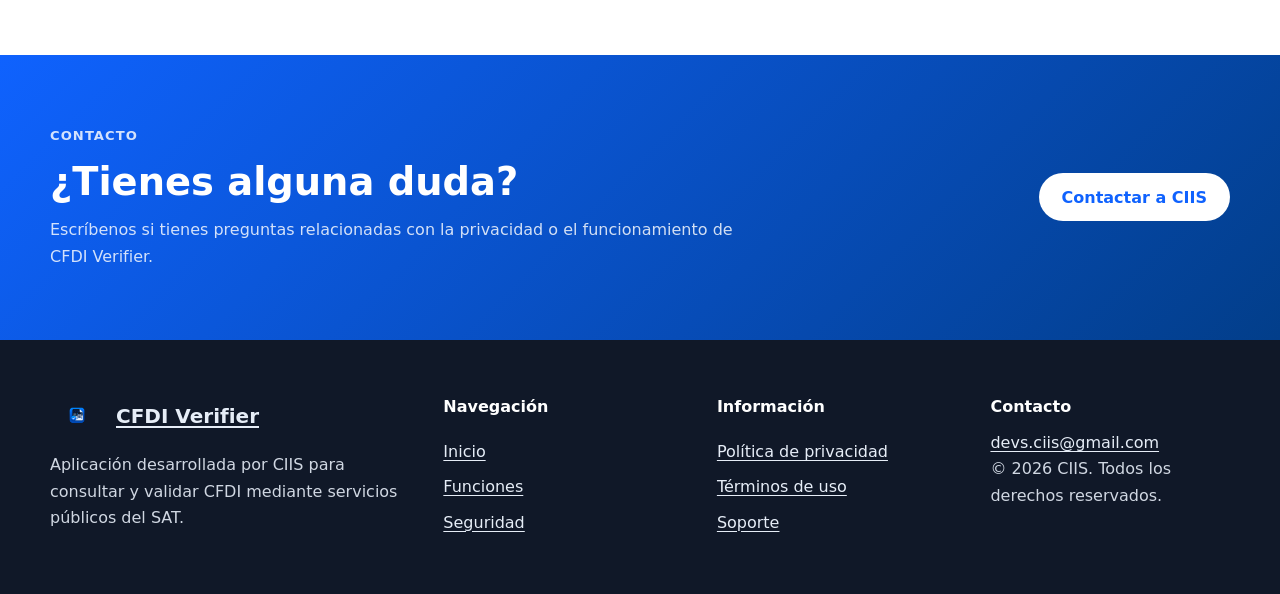
==== commit ce12001f: "Add files via upload" ====
--- a/privacy.html
+++ b/privacy.html
@@ -1,695 +1,261 @@
 <!DOCTYPE html>
 <html lang="es">
-
 <head>
-
-<meta charset="UTF-8">
-<meta name="viewport" content="width=device-width, initial-scale=1.0">
-
-<title>Política de Privacidad | CFDI Verifier</title>
-
-<meta name="description"
-      content="Política de Privacidad de CFDI Verifier desarrollada por CIIS.">
-
-<link rel="preconnect" href="https://fonts.googleapis.com">
-<link rel="preconnect" href="https://fonts.gstatic.com" crossorigin>
-
-<link href="https://fonts.googleapis.com/css2?family=Roboto:wght@300;400;500;700&display=swap"
-      rel="stylesheet">
-
-<link href="https://fonts.googleapis.com/css2?family=Material+Symbols+Rounded"
-      rel="stylesheet">
-
-<link rel="stylesheet" href="assets/css/styles.css">
-<link rel="stylesheet" href="assets/css/responsive.css">
-
+  <meta charset="utf-8">
+  <meta name="viewport" content="width=device-width, initial-scale=1">
+  <title>Política de Privacidad | CFDI Verifier</title>
+  <meta name="description" content="Política de Privacidad de CFDI Verifier, aplicación desarrollada por CIIS para validar CFDI y administrar XML con procesamiento local.">
+  <meta name="keywords" content="CFDI Verifier privacidad, CIIS, CFDI, XML, SAT">
+  <meta name="author" content="CIIS">
+  <meta name="robots" content="index, follow">
+  <link rel="canonical" href="https://ciis.github.io/cfdiverifier/privacy.html">
+  <meta property="og:type" content="article">
+  <meta property="og:title" content="Política de Privacidad | CFDI Verifier">
+  <meta property="og:description" content="CFDI Verifier procesa información principalmente en el dispositivo del usuario y no usa servidores de CIIS.">
+  <meta property="og:image" content="https://ciis.github.io/cfdiverifier/assets/images/hero.webp">
+  <meta name="twitter:card" content="summary_large_image">
+  <meta name="theme-color" content="#0f62fe">
+  <link rel="icon" href="favicon.ico">
+  <link rel="manifest" href="manifest.webmanifest">
+  <link rel="stylesheet" href="css/styles.css">
+  <link rel="stylesheet" href="css/responsive.css">
 </head>
-
 <body>
-
-<header class="topbar">
-
-<div class="container">
-
-<a href="index.html" class="logo">
-
-<img src="assets/images/logo.png" alt="CFDI Verifier">
-
-<span>CFDI Verifier</span>
-
-</a>
-
-<nav>
-
-<a href="index.html">Inicio</a>
-
-<a href="index.html#features">Características</a>
-
-<a href="privacy.html" class="active">Privacidad</a>
-
-<a href="terms.html">Términos</a>
-
-<a href="support.html">Soporte</a>
-
-</nav>
-
-<button
-id="menuButton"
-class="menuButton">
-
-<span class="material-symbols-rounded">
-
-menu
-
-</span>
-
-</button>
-
-</div>
-
-</header>
-
-<section class="hero heroSmall">
-
-<div class="container">
-
-<div class="heroContent">
-
-<div class="tag">
-
-<span class="material-symbols-rounded">
-
-verified_user
-
-</span>
-
-Política de Privacidad
-
-</div>
-
-<h1>
-
-Tu información permanece bajo tu control.
-
-</h1>
-
-<p>
-
-CFDI Verifier fue diseñado para procesar la información
-principalmente en el dispositivo del usuario, minimizando
-la recopilación y el tratamiento de datos personales.
-
-</p>
-
-</div>
-
-</div>
-
-</section>
-
-<section class="section">
-
-<div class="container">
-
-<div class="sectionTitle">
-
-<h2>Política de Privacidad</h2>
-
-<p>
-
-<strong>Última actualización:</strong>
-Julio 2026
-
-</p>
-
-</div>
-
-<div class="securityCard">
-
-<h3>Introducción</h3>
-
-<p>
-
-Esta Política de Privacidad describe cómo
-<strong>CIIS</strong> trata la información utilizada por la
-aplicación <strong>CFDI Verifier</strong>.
-
-</p>
-
-<p>
-
-Nuestro compromiso es proteger la privacidad de los usuarios
-y ser transparentes respecto al funcionamiento de la aplicación.
-
-</p>
-
-</div>
-
-<div class="securityCard mt-3">
-
-<h3>1. Responsable</h3>
-
-<p>
-
-<strong>CIIS</strong>
-
-<br>
-
-Correo electrónico:
-
-<strong>devs.ciis@gmail.com</strong>
-
-</p>
-
-</div>
-
-<div class="securityCard mt-3">
-
-<h3>2. Información que recopilamos</h3>
-
-<p>
-
-CFDI Verifier:
-
-</p>
-
-<ul>
-
-<li>No solicita registro de usuarios.</li>
-
-<li>No solicita inicio de sesión.</li>
-
-<li>No recopila datos personales.</li>
-
-<li>No almacena información en servidores de CIIS.</li>
-
-<li>No vende información.</li>
-
-<li>No comparte información con terceros.</li>
-
-</ul>
-
-</div>
-
-<div class="securityCard mt-3">
-
-<h3>3. Uso de la cámara</h3>
-
-<p>
-
-La cámara se utiliza exclusivamente para leer el código QR
-contenido en los comprobantes CFDI.
-
-</p>
-
-<p>
-
-Las imágenes capturadas no son almacenadas ni enviadas a
-servidores externos.
-
-</p>
-
-</div>
-
-<div class="securityCard mt-3">
-
-<h3>4. Acceso a archivos</h3>
-
-<p>
-
-La aplicación permite seleccionar archivos XML almacenados en
-el dispositivo para realizar consultas y proporcionar diversas
-funciones relacionadas con la administración de CFDI.
-
-</p>
-
-<p>
-
-El acceso a los archivos siempre es iniciado por el propio
-usuario.
-
-</p>
-
-</div>
-
-<div class="securityCard mt-3">
-
-<h3>5. Procesamiento de archivos XML</h3>
-
-<p>
-
-Los archivos XML son procesados localmente en el dispositivo
-para:
-
-</p>
-
-<ul>
-
-<li>Consultar su estado ante el SAT.</li>
-
-<li>Obtener información fiscal contenida en el CFDI.</li>
-
-<li>Mostrar resultados al usuario.</li>
-
-<li>Generar reportes.</li>
-
-</ul>
-
-<p>
-
-CIIS no recibe copia de los archivos XML ni de la información
-contenida en ellos.
-
-</p>
-
-</div>
-
-  <div class="securityCard mt-3">
-
-<h3>6. Organización de archivos</h3>
-
-<p>
-
-La aplicación permite, bajo solicitud del usuario:
-
-</p>
-
-<ul>
-
-<li>Organizar archivos XML por mes de emisión.</li>
-
-<li>Renombrar archivos XML.</li>
-
-<li>Reubicar archivos dentro del almacenamiento del dispositivo.</li>
-
-</ul>
-
-<p>
-
-Estas acciones se realizan exclusivamente dentro del dispositivo del usuario y nunca implican la transmisión de archivos a servidores de CIIS.
-
-</p>
-
-</div>
-
-<div class="securityCard mt-3">
-
-<h3>7. Exportación de información</h3>
-
-<p>
-
-La aplicación puede generar reportes en formato Microsoft Excel (.xlsx) utilizando la información obtenida de los archivos XML procesados.
-
-</p>
-
-<p>
-
-Los reportes generados permanecen únicamente en el almacenamiento elegido por el usuario.
-
-</p>
-
-</div>
-
-<div class="securityCard mt-3">
-
-<h3>8. Consulta al SAT</h3>
-
-<p>
-
-Las verificaciones de autenticidad de CFDI se realizan mediante consultas directas desde el dispositivo del usuario hacia los servicios públicos del Servicio de Administración Tributaria (SAT).
-
-</p>
-
-<p>
-
-CIIS no actúa como intermediario ni almacena la información consultada.
-
-</p>
-
-</div>
-
-<div class="securityCard mt-3">
-
-<h3>9. Almacenamiento local</h3>
-
-<p>
-
-Para mejorar la experiencia del usuario, la aplicación puede conservar localmente:
-
-</p>
-
-<ul>
-
-<li>La última consulta realizada.</li>
-
-<li>Configuraciones de la aplicación.</li>
-
-<li>Información necesaria para el funcionamiento normal de la aplicación.</li>
-
-</ul>
-
-<p>
-
-Toda esta información permanece únicamente en el dispositivo del usuario.
-
-</p>
-
-</div>
-
-<div class="securityCard mt-3">
-
-<h3>10. Publicidad</h3>
-
-<p>
-
-CFDI Verifier no muestra anuncios publicitarios.
-
-</p>
-
-</div>
-
-<div class="securityCard mt-3">
-
-<div style="display:flex;gap:20px;flex-wrap:wrap;align-items:center;">
-
-<div style="flex:1;min-width:240px;">
-
-<span class="material-symbols-rounded"
-style="font-size:56px;color:var(--primary);">
-
-shield_locked
-
-</span>
-
-<h3>Compromiso con tu privacidad</h3>
-
-<p>
-
-La información utilizada por CFDI Verifier permanece bajo el control del usuario. Siempre que es posible, el procesamiento se realiza de forma local, evitando la recopilación de información por parte de CIIS.
-
-</p>
-
-</div>
-
-<div style="flex:1;min-width:240px;">
-
-<table>
-
-<tr>
-<th>Aspecto</th>
-<th>Estado</th>
-</tr>
-
-<tr>
-<td>Registro de usuarios</td>
-<td>❌ No requerido</td>
-</tr>
-
-<tr>
-<td>Servidores propios</td>
-<td>❌ No utilizados</td>
-</tr>
-
-<tr>
-<td>Publicidad</td>
-<td>❌ No</td>
-</tr>
-
-<tr>
-<td>Venta de datos</td>
-<td>❌ Nunca</td>
-</tr>
-
-<tr>
-<td>Procesamiento local</td>
-<td>✅ Sí</td>
-</tr>
-
-<tr>
-<td>Consulta directa al SAT</td>
-<td>✅ Sí</td>
-</tr>
-
-</table>
-
-</div>
-
-</div>
-
-</div>
-<div class="securityCard mt-3">
-
-<h3>11. Compartición de información</h3>
-
-<p>
-
-CIIS no comparte información con terceros.
-
-</p>
-
-</div>
-
-<div class="securityCard mt-3">
-
-<h3>12. Seguridad</h3>
-
-<p>
-
-La aplicación ha sido diseñada para minimizar el tratamiento de información personal.
-
-</p>
-
-<p>
-
-Siempre que es posible, el procesamiento de la información se realiza localmente en el dispositivo del usuario.
-
-</p>
-
-</div>
-
-<div class="securityCard mt-3">
-
-<h3>13. Derechos del usuario</h3>
-
-<p>
-
-El usuario mantiene el control de sus archivos XML y puede eliminarlos, reorganizarlos o dejar de utilizar la aplicación en cualquier momento.
-
-</p>
-
-</div>
-
-<div class="securityCard mt-3">
-
-<h3>14. Cambios a esta política</h3>
-
-<p>
-
-Esta Política de Privacidad podrá actualizarse cuando se incorporen nuevas funcionalidades o existan cambios legales aplicables.
-
-</p>
-
-<p>
-
-La fecha de la última actualización siempre será publicada en este documento.
-
-</p>
-
-</div>
-
-<div class="securityCard mt-3">
-
-<h3>15. Aplicación independiente</h3>
-
-<p>
-
-CFDI Verifier es una herramienta desarrollada por <strong>CIIS</strong>.
-
-</p>
-
-<p>
-
-No está afiliada, patrocinada, autorizada ni representa al Servicio de Administración Tributaria (SAT).
-
-</p>
-
-<p>
-
-La aplicación utiliza únicamente los servicios públicos de consulta disponibles para la verificación de comprobantes fiscales.
-
-</p>
-
-</div>
-
-<div class="securityCard mt-3">
-
-<h3>16. Contacto</h3>
-
-<p>
-
-Para cualquier duda relacionada con esta Política de Privacidad puedes escribir a:
-
-</p>
-
-<p>
-
-<strong>devs.ciis@gmail.com</strong>
-
-</p>
-
-</div>
-
-<section class="cta">
-
-<div class="container">
-
-<span class="material-symbols-rounded"
-style="font-size:64px;margin-bottom:20px;display:block;">
-
-contact_support
-
-</span>
-
-<h2>
-
-¿Tienes alguna duda?
-
-</h2>
-
-<p>
-
-Si tienes preguntas relacionadas con la privacidad o el funcionamiento de CFDI Verifier, estaremos encantados de ayudarte.
-
-</p>
-
-<a
-href="mailto:devs.ciis@gmail.com"
-class="primaryButton">
-
-Contactar a CIIS
-
-</a>
-
-</div>
-
-</section>
-
-</div>
-
-</section>
-
-<footer>
-
-<div class="container">
-
-<div class="footerGrid">
-
-<div>
-
-<div class="footerLogo">
-
-<img
-src="assets/images/logo.png"
-alt="CFDI Verifier">
-
-<span>
-
-CFDI Verifier
-
-</span>
-
-</div>
-
-<p>
-
-Aplicación desarrollada por <strong>CIIS</strong> para consultar y validar CFDI mediante los servicios públicos del SAT.
-
-</p>
-
-</div>
-
-<div>
-
-<h4>
-
-Enlaces
-
-</h4>
-
-<ul>
-
-<li>
-
-<a href="index.html">
-
-Inicio
-
-</a>
-
-</li>
-
-<li>
-
-<a href="terms.html">
-
-Términos de uso
-
-</a>
-
-</li>
-
-<li>
-
-<a href="support.html">
-
-Soporte
-
-</a>
-
-</li>
-
-</ul>
-
-</div>
-
-<div>
-
-<h4>
-
-Contacto
-
-</h4>
-
-<p>
-
-devs.ciis@gmail.com
-
-</p>
-
-<p>
-
-México
-
-</p>
-
-</div>
-
-</div>
-
-<hr>
-
-<p class="copyright">
-
-© <span id="year"></span> CIIS · Todos los derechos reservados.
-
-</p>
-
-</div>
-
-</footer>
-
-<script src="assets/js/main.js"></script>
-
+  <a class="skip-link" href="#contenido">Saltar al contenido</a>
+  <header class="topbar" data-page="privacy">
+    <div class="container topbar__inner">
+      <a class="brand" href="index.html" aria-label="CFDI Verifier, inicio">
+        <img src="assets/images/logo.webp" width="96" height="64" alt="" decoding="async">
+        <span>CFDI Verifier</span>
+      </a>
+      <button class="menu-button" type="button" aria-label="Abrir menú" aria-expanded="false" aria-controls="site-nav">
+        <span class="material-symbols-rounded" aria-hidden="true">menu</span>
+      </button>
+      <nav id="site-nav" class="site-nav" aria-label="Navegación principal">
+        <a href="index.html">Inicio</a>
+        <a href="index.html#funciones">Funciones</a>
+        <a href="index.html#capturas">Capturas</a>
+        <a href="index.html#seguridad">Seguridad</a>
+        <a href="privacy.html" aria-current="page">Privacidad</a>
+        <a href="terms.html">Términos</a>
+        <a href="support.html">Soporte</a>
+      </nav>
+    </div>
+  </header>
+
+  <main id="contenido">
+    <section class="page-hero">
+      <div class="container page-hero__inner">
+        <p class="eyebrow">Política de Privacidad</p>
+        <h1>Tu información permanece bajo tu control.</h1>
+        <p>CFDI Verifier fue diseñado para procesar la información principalmente en el dispositivo del usuario, minimizando la recopilación y el tratamiento de datos personales.</p>
+      </div>
+    </section>
+
+    <section class="section">
+      <div class="container legal-layout">
+        <aside class="toc" aria-label="Contenido de la política">
+          <a href="#introduccion">Introducción</a>
+          <a href="#informacion">Información</a>
+          <a href="#archivos">Archivos XML</a>
+          <a href="#sat">Consulta al SAT</a>
+          <a href="#contacto">Contacto</a>
+        </aside>
+
+        <article class="legal-content">
+          <header>
+            <p class="eyebrow">Última actualización: Julio 2026</p>
+            <h2>Política de Privacidad</h2>
+          </header>
+
+          <section id="introduccion" class="legal-card">
+            <h3>Introducción</h3>
+            <p>Esta Política de Privacidad describe cómo <strong>CIIS</strong> trata la información utilizada por la aplicación <strong>CFDI Verifier</strong>.</p>
+            <p>Nuestro compromiso es proteger la privacidad de los usuarios y ser transparentes respecto al funcionamiento de la aplicación.</p>
+          </section>
+
+          <section class="legal-card">
+            <h3>1. Responsable</h3>
+            <p><strong>CIIS</strong><br>Correo electrónico: <strong><a href="mailto:devs.ciis@gmail.com">devs.ciis@gmail.com</a></strong></p>
+          </section>
+
+          <section id="informacion" class="legal-card">
+            <h3>2. Información que recopilamos</h3>
+            <p>CFDI Verifier:</p>
+            <ul>
+              <li>No solicita registro de usuarios.</li>
+              <li>No solicita inicio de sesión.</li>
+              <li>No recopila datos personales.</li>
+              <li>No almacena información en servidores de CIIS.</li>
+              <li>No vende información.</li>
+              <li>No comparte información con terceros.</li>
+            </ul>
+          </section>
+
+          <section class="legal-card">
+            <h3>3. Uso de la cámara</h3>
+            <p>La cámara se utiliza exclusivamente para leer el código QR contenido en los comprobantes CFDI.</p>
+            <p>Las imágenes capturadas no son almacenadas ni enviadas a servidores externos.</p>
+          </section>
+
+          <section id="archivos" class="legal-card">
+            <h3>4. Acceso a archivos</h3>
+            <p>La aplicación permite seleccionar archivos XML almacenados en el dispositivo para realizar consultas y proporcionar diversas funciones relacionadas con la administración de CFDI.</p>
+            <p>El acceso a los archivos siempre es iniciado por el propio usuario.</p>
+          </section>
+
+          <section class="legal-card">
+            <h3>5. Procesamiento de archivos XML</h3>
+            <p>Los archivos XML son procesados localmente en el dispositivo para:</p>
+            <ul>
+              <li>Consultar su estado ante el SAT.</li>
+              <li>Obtener información fiscal contenida en el CFDI.</li>
+              <li>Mostrar resultados al usuario.</li>
+              <li>Generar reportes.</li>
+            </ul>
+            <p>CIIS no recibe copia de los archivos XML ni de la información contenida en ellos.</p>
+          </section>
+
+          <section class="legal-card">
+            <h3>6. Organización de archivos</h3>
+            <p>La aplicación permite, bajo solicitud del usuario:</p>
+            <ul>
+              <li>Organizar archivos XML por mes de emisión.</li>
+              <li>Renombrar archivos XML.</li>
+              <li>Reubicar archivos dentro del almacenamiento del dispositivo.</li>
+            </ul>
+            <p>Estas acciones se realizan exclusivamente dentro del dispositivo del usuario y nunca implican la transmisión de archivos a servidores de CIIS.</p>
+          </section>
+
+          <section class="legal-card">
+            <h3>7. Exportación de información</h3>
+            <p>La aplicación puede generar reportes en formato Microsoft Excel (.xlsx) utilizando la información obtenida de los archivos XML procesados.</p>
+            <p>Los reportes generados permanecen únicamente en el almacenamiento elegido por el usuario.</p>
+          </section>
+
+          <section id="sat" class="legal-card">
+            <h3>8. Consulta al SAT</h3>
+            <p>Las verificaciones de autenticidad de CFDI se realizan mediante consultas directas desde el dispositivo del usuario hacia los servicios públicos del Servicio de Administración Tributaria (SAT).</p>
+            <p>CIIS no actúa como intermediario ni almacena la información consultada.</p>
+          </section>
+
+          <section class="legal-card">
+            <h3>9. Almacenamiento local</h3>
+            <p>Para mejorar la experiencia del usuario, la aplicación puede conservar localmente:</p>
+            <ul>
+              <li>La última consulta realizada.</li>
+              <li>Configuraciones de la aplicación.</li>
+              <li>Información necesaria para el funcionamiento normal de la aplicación.</li>
+            </ul>
+            <p>Toda esta información permanece únicamente en el dispositivo del usuario.</p>
+          </section>
+
+          <section class="legal-card">
+            <h3>10. Publicidad</h3>
+            <p>CFDI Verifier no muestra anuncios publicitarios.</p>
+          </section>
+
+          <section class="legal-card privacy-summary">
+            <div>
+              <span class="material-symbols-rounded" aria-hidden="true">shield_locked</span>
+              <h3>Compromiso con tu privacidad</h3>
+              <p>La información utilizada por CFDI Verifier permanece bajo el control del usuario. Siempre que es posible, el procesamiento se realiza de forma local, evitando la recopilación de información por parte de CIIS.</p>
+            </div>
+            <table>
+              <caption>Resumen de privacidad de CFDI Verifier</caption>
+              <thead>
+                <tr><th>Aspecto</th><th>Estado</th></tr>
+              </thead>
+              <tbody>
+                <tr><td>Registro de usuarios</td><td>No requerido</td></tr>
+                <tr><td>Servidores propios</td><td>No utilizados</td></tr>
+                <tr><td>Publicidad</td><td>No</td></tr>
+                <tr><td>Venta de datos</td><td>Nunca</td></tr>
+                <tr><td>Procesamiento local</td><td>Sí</td></tr>
+                <tr><td>Consulta directa al SAT</td><td>Sí</td></tr>
+              </tbody>
+            </table>
+          </section>
+
+          <section class="legal-card">
+            <h3>11. Compartición de información</h3>
+            <p>CIIS no comparte información con terceros.</p>
+          </section>
+
+          <section class="legal-card">
+            <h3>12. Seguridad</h3>
+            <p>La aplicación ha sido diseñada para minimizar el tratamiento de información personal.</p>
+            <p>Siempre que es posible, el procesamiento de la información se realiza localmente en el dispositivo del usuario.</p>
+          </section>
+
+          <section class="legal-card">
+            <h3>13. Derechos del usuario</h3>
+            <p>El usuario mantiene el control de sus archivos XML y puede eliminarlos, reorganizarlos o dejar de utilizar la aplicación en cualquier momento.</p>
+          </section>
+
+          <section class="legal-card">
+            <h3>14. Cambios a esta política</h3>
+            <p>Esta Política de Privacidad podrá actualizarse cuando se incorporen nuevas funcionalidades o existan cambios legales aplicables.</p>
+            <p>La fecha de la última actualización siempre será publicada en este documento.</p>
+          </section>
+
+          <section class="legal-card">
+            <h3>15. Aplicación independiente</h3>
+            <p>CFDI Verifier es una herramienta desarrollada por <strong>CIIS</strong>.</p>
+            <p>No está afiliada, patrocinada, autorizada ni representa al Servicio de Administración Tributaria (SAT).</p>
+            <p>La aplicación utiliza únicamente los servicios públicos de consulta disponibles para la verificación de comprobantes fiscales.</p>
+          </section>
+
+          <section id="contacto" class="legal-card">
+            <h3>16. Contacto</h3>
+            <p>Para cualquier duda relacionada con esta Política de Privacidad puedes escribir a:</p>
+            <p><strong><a href="mailto:devs.ciis@gmail.com">devs.ciis@gmail.com</a></strong></p>
+          </section>
+        </article>
+      </div>
+    </section>
+
+    <section class="cta-section">
+      <div class="container cta-section__inner">
+        <div>
+          <p class="eyebrow">Contacto</p>
+          <h2>¿Tienes alguna duda?</h2>
+          <p>Escríbenos si tienes preguntas relacionadas con la privacidad o el funcionamiento de CFDI Verifier.</p>
+        </div>
+        <a class="button button--light" href="mailto:devs.ciis@gmail.com">Contactar a CIIS</a>
+      </div>
+    </section>
+  </main>
+
+  <footer class="site-footer">
+    <div class="container footer-grid">
+      <div>
+        <a class="brand brand--footer" href="index.html" aria-label="CFDI Verifier, inicio">
+          <img src="assets/images/logo.webp" width="96" height="64" alt="" loading="lazy" decoding="async">
+          <span>CFDI Verifier</span>
+        </a>
+        <p>Aplicación desarrollada por CIIS para consultar y validar CFDI mediante servicios públicos del SAT.</p>
+      </div>
+      <nav aria-label="Navegación del pie de página">
+        <h2>Navegación</h2>
+        <a href="index.html">Inicio</a>
+        <a href="index.html#funciones">Funciones</a>
+        <a href="index.html#seguridad">Seguridad</a>
+      </nav>
+      <nav aria-label="Información legal">
+        <h2>Información</h2>
+        <a href="privacy.html" aria-current="page">Política de privacidad</a>
+        <a href="terms.html">Términos de uso</a>
+        <a href="support.html">Soporte</a>
+      </nav>
+      <div>
+        <h2>Contacto</h2>
+        <p><a href="mailto:devs.ciis@gmail.com">devs.ciis@gmail.com</a></p>
+        <p>© <span data-year></span> CIIS. Todos los derechos reservados.</p>
+      </div>
+    </div>
+  </footer>
+
+  <script src="js/main.js" defer></script>
 </body>
-
 </html>
--- a/css/styles.css
+++ b/css/styles.css
@@ -0,0 +1,842 @@
+:root {
+  color-scheme: light;
+  --color-primary: #0f62fe;
+  --color-primary-strong: #0043ce;
+  --color-accent: #00856f;
+  --color-ink: #172033;
+  --color-muted: #5f6f89;
+  --color-subtle: #edf4ff;
+  --color-surface: #ffffff;
+  --color-surface-soft: #f7f9fc;
+  --color-border: #dce5f2;
+  --color-footer: #101828;
+  --shadow-sm: 0 1px 2px rgba(16, 24, 40, .06), 0 1px 3px rgba(16, 24, 40, .08);
+  --shadow-md: 0 16px 40px rgba(15, 98, 254, .12);
+  --shadow-lg: 0 24px 70px rgba(16, 24, 40, .18);
+  --radius-sm: 8px;
+  --radius-md: 16px;
+  --radius-lg: 24px;
+  --container: 1180px;
+  --header-height: 76px;
+}
+
+* {
+  box-sizing: border-box;
+}
+
+html {
+  scroll-behavior: smooth;
+  scroll-padding-top: calc(var(--header-height) + 20px);
+}
+
+body {
+  margin: 0;
+  background: var(--color-surface);
+  color: var(--color-ink);
+  font-family: system-ui, -apple-system, BlinkMacSystemFont, "Segoe UI", sans-serif;
+  font-size: 16px;
+  line-height: 1.65;
+  text-rendering: optimizeLegibility;
+}
+
+body.nav-open {
+  overflow: hidden;
+}
+
+img {
+  display: block;
+  max-width: 100%;
+  height: auto;
+}
+
+a {
+  color: inherit;
+  text-decoration: none;
+}
+
+a:hover {
+  color: var(--color-primary);
+}
+
+button,
+summary {
+  font: inherit;
+}
+
+button {
+  cursor: pointer;
+}
+
+:focus-visible {
+  outline: 3px solid rgba(15, 98, 254, .32);
+  outline-offset: 4px;
+}
+
+.skip-link {
+  position: fixed;
+  top: 16px;
+  left: 16px;
+  z-index: 10000;
+  transform: translateY(-160%);
+  border-radius: var(--radius-sm);
+  background: var(--color-primary);
+  color: #fff;
+  padding: 10px 14px;
+  font-weight: 700;
+}
+
+.skip-link:focus {
+  transform: translateY(0);
+}
+
+.container {
+  width: min(var(--container), calc(100% - 40px));
+  margin-inline: auto;
+}
+
+.narrow {
+  max-width: 880px;
+}
+
+.topbar {
+  position: sticky;
+  top: 0;
+  z-index: 1000;
+  min-height: var(--header-height);
+  border-bottom: 1px solid rgba(220, 229, 242, .75);
+  background: rgba(255, 255, 255, .9);
+  backdrop-filter: blur(18px);
+  transition: box-shadow .2s ease, border-color .2s ease;
+}
+
+.topbar.is-scrolled {
+  border-color: transparent;
+  box-shadow: var(--shadow-sm);
+}
+
+.topbar__inner {
+  display: flex;
+  min-height: var(--header-height);
+  align-items: center;
+  justify-content: space-between;
+  gap: 24px;
+}
+
+.brand {
+  display: inline-flex;
+  align-items: center;
+  gap: 12px;
+  color: var(--color-primary);
+  font-size: 1.25rem;
+  font-weight: 800;
+  letter-spacing: 0;
+  white-space: nowrap;
+}
+
+.brand img {
+  width: 54px;
+  height: 36px;
+  object-fit: contain;
+}
+
+.brand--footer {
+  color: #fff;
+  margin-bottom: 18px;
+}
+
+.site-nav {
+  display: flex;
+  align-items: center;
+  gap: 4px;
+}
+
+.site-nav a {
+  border-radius: 999px;
+  color: var(--color-muted);
+  font-size: .95rem;
+  font-weight: 700;
+  padding: 10px 12px;
+}
+
+.site-nav a:hover,
+.site-nav a[aria-current="page"] {
+  background: var(--color-subtle);
+  color: var(--color-primary);
+}
+
+.menu-button {
+  display: none;
+  width: 44px;
+  height: 44px;
+  align-items: center;
+  justify-content: center;
+  border: 1px solid var(--color-border);
+  border-radius: 999px;
+  background: var(--color-surface);
+  color: var(--color-ink);
+}
+
+.material-symbols-rounded {
+  display: inline-flex;
+  align-items: center;
+  justify-content: center;
+  font-size: 0;
+  line-height: 1;
+}
+
+.menu-button .material-symbols-rounded::before {
+  content: "≡";
+  font-size: 28px;
+  font-weight: 700;
+}
+
+.menu-button[aria-expanded="true"] .material-symbols-rounded::before {
+  content: "×";
+}
+
+.hero {
+  overflow: hidden;
+  background:
+    radial-gradient(circle at 70% 20%, rgba(0, 133, 111, .16), transparent 32%),
+    linear-gradient(135deg, #f7fbff 0%, #eef5ff 58%, #ffffff 100%);
+  padding: 88px 0 76px;
+}
+
+.hero__grid {
+  display: grid;
+  grid-template-columns: minmax(0, 1fr) minmax(360px, .9fr);
+  align-items: center;
+  gap: 64px;
+}
+
+.hero__content {
+  max-width: 680px;
+}
+
+.eyebrow {
+  margin: 0 0 14px;
+  color: var(--color-primary);
+  font-size: .82rem;
+  font-weight: 800;
+  letter-spacing: .08em;
+  text-transform: uppercase;
+}
+
+h1,
+h2,
+h3,
+p {
+  overflow-wrap: break-word;
+}
+
+h1,
+h2,
+h3 {
+  margin: 0;
+  line-height: 1.12;
+  letter-spacing: 0;
+}
+
+h1 {
+  max-width: 760px;
+  font-size: clamp(2.35rem, 5vw, 4.75rem);
+}
+
+h2 {
+  font-size: clamp(1.85rem, 3vw, 3rem);
+}
+
+h3 {
+  font-size: 1.2rem;
+}
+
+p {
+  margin: 0;
+  color: var(--color-muted);
+}
+
+.hero p {
+  max-width: 680px;
+  margin-top: 24px;
+  font-size: 1.1rem;
+}
+
+.button-row {
+  display: flex;
+  flex-wrap: wrap;
+  gap: 14px;
+  margin-top: 32px;
+}
+
+.button {
+  display: inline-flex;
+  min-height: 48px;
+  align-items: center;
+  justify-content: center;
+  border: 1px solid transparent;
+  border-radius: 999px;
+  padding: 12px 22px;
+  font-weight: 800;
+  line-height: 1.2;
+  transition: transform .18s ease, box-shadow .18s ease, background .18s ease, color .18s ease;
+}
+
+.button:hover {
+  transform: translateY(-2px);
+}
+
+.button--primary {
+  background: var(--color-primary);
+  box-shadow: 0 12px 24px rgba(15, 98, 254, .22);
+  color: #fff;
+}
+
+.button--primary:hover {
+  background: var(--color-primary-strong);
+  color: #fff;
+}
+
+.button--secondary {
+  border-color: var(--color-border);
+  background: #fff;
+  color: var(--color-primary);
+}
+
+.button--secondary:hover {
+  border-color: var(--color-primary);
+}
+
+.button--light {
+  background: #fff;
+  color: var(--color-primary);
+}
+
+.trust-list {
+  display: flex;
+  flex-wrap: wrap;
+  gap: 12px;
+  margin: 28px 0 0;
+  padding: 0;
+  list-style: none;
+}
+
+.trust-list li {
+  display: inline-flex;
+  align-items: center;
+  gap: 8px;
+  border: 1px solid var(--color-border);
+  border-radius: 999px;
+  background: rgba(255, 255, 255, .72);
+  color: var(--color-ink);
+  padding: 8px 12px;
+  font-weight: 700;
+}
+
+.trust-list .material-symbols-rounded {
+  color: var(--color-accent);
+}
+
+.trust-list .material-symbols-rounded::before {
+  content: "";
+  width: 9px;
+  height: 9px;
+  border-radius: 999px;
+  background: currentColor;
+}
+
+.hero__media {
+  position: relative;
+  margin: 0;
+}
+
+.hero__media::before {
+  content: "";
+  position: absolute;
+  inset: 24px -18px -24px 18px;
+  border-radius: var(--radius-lg);
+  background: linear-gradient(135deg, rgba(15, 98, 254, .18), rgba(0, 133, 111, .14));
+}
+
+.hero__media img {
+  position: relative;
+  width: 100%;
+  aspect-ratio: 3 / 2;
+  object-fit: cover;
+  border: 1px solid rgba(255, 255, 255, .78);
+  border-radius: var(--radius-lg);
+  box-shadow: var(--shadow-lg);
+}
+
+.section {
+  padding: 92px 0;
+}
+
+.section--soft {
+  background: var(--color-surface-soft);
+}
+
+.section-heading {
+  max-width: 780px;
+  margin: 0 auto 44px;
+  text-align: center;
+}
+
+.section-heading p:not(.eyebrow) {
+  margin-top: 16px;
+  font-size: 1.05rem;
+}
+
+.card-grid,
+.security-grid,
+.support-grid {
+  display: grid;
+  grid-template-columns: repeat(4, minmax(0, 1fr));
+  gap: 18px;
+}
+
+.security-grid {
+  grid-template-columns: repeat(4, minmax(0, 1fr));
+}
+
+.support-grid {
+  grid-template-columns: 1.2fr 1fr 1fr;
+}
+
+.feature-card,
+.info-card,
+.legal-card {
+  border: 1px solid var(--color-border);
+  border-radius: var(--radius-md);
+  background: var(--color-surface);
+  box-shadow: var(--shadow-sm);
+}
+
+.feature-card,
+.info-card {
+  min-height: 100%;
+  padding: 28px;
+  transition: transform .18s ease, box-shadow .18s ease, border-color .18s ease;
+}
+
+.feature-card:hover,
+.info-card:hover {
+  transform: translateY(-4px);
+  border-color: rgba(15, 98, 254, .35);
+  box-shadow: var(--shadow-md);
+}
+
+.feature-card .material-symbols-rounded,
+.info-card .material-symbols-rounded {
+  display: inline-flex;
+  width: 48px;
+  height: 48px;
+  align-items: center;
+  justify-content: center;
+  border-radius: 14px;
+  background: var(--color-subtle);
+  color: var(--color-primary);
+  margin-bottom: 18px;
+}
+
+.feature-card .material-symbols-rounded::before,
+.info-card .material-symbols-rounded::before {
+  content: "";
+  width: 18px;
+  height: 18px;
+  border: 3px solid currentColor;
+  border-radius: 6px;
+}
+
+.info-card--accent .material-symbols-rounded {
+  background: #e9fbf6;
+  color: var(--color-accent);
+}
+
+.feature-card p,
+.info-card p {
+  margin-top: 12px;
+}
+
+.gallery-grid {
+  display: grid;
+  grid-template-columns: minmax(0, 760px);
+  justify-content: center;
+}
+
+.gallery-item {
+  width: 100%;
+  border: 0;
+  border-radius: var(--radius-lg);
+  background: transparent;
+  padding: 0;
+  box-shadow: var(--shadow-lg);
+  overflow: hidden;
+}
+
+.gallery-item img {
+  width: 100%;
+  aspect-ratio: 3 / 2;
+  object-fit: cover;
+  transition: transform .25s ease;
+}
+
+.gallery-item:hover img {
+  transform: scale(1.02);
+}
+
+.faq-list {
+  display: grid;
+  gap: 14px;
+  max-width: 900px;
+  margin: 0 auto;
+}
+
+.faq-list details {
+  border: 1px solid var(--color-border);
+  border-radius: var(--radius-md);
+  background: #fff;
+  box-shadow: var(--shadow-sm);
+}
+
+.faq-list summary {
+  position: relative;
+  cursor: pointer;
+  list-style: none;
+  padding: 22px 58px 22px 24px;
+  font-weight: 800;
+}
+
+.faq-list summary::-webkit-details-marker {
+  display: none;
+}
+
+.faq-list summary::after {
+  content: "+";
+  position: absolute;
+  right: 22px;
+  top: 50%;
+  transform: translateY(-50%);
+  color: var(--color-primary);
+  font-size: 28px;
+  font-weight: 700;
+}
+
+.faq-list details[open] summary::after {
+  content: "−";
+}
+
+.faq-list details p {
+  padding: 0 24px 24px;
+}
+
+.cta-section {
+  background: linear-gradient(135deg, var(--color-primary), #023e8a);
+  color: #fff;
+  padding: 70px 0;
+}
+
+.cta-section p,
+.cta-section .eyebrow {
+  color: rgba(255, 255, 255, .82);
+}
+
+.cta-section h2 {
+  color: #fff;
+}
+
+.cta-section__inner {
+  display: flex;
+  align-items: center;
+  justify-content: space-between;
+  gap: 32px;
+}
+
+.cta-section__inner p:not(.eyebrow) {
+  max-width: 720px;
+  margin-top: 14px;
+}
+
+.page-hero {
+  background:
+    radial-gradient(circle at 84% 20%, rgba(0, 133, 111, .14), transparent 30%),
+    linear-gradient(135deg, #f8fbff 0%, #eef5ff 100%);
+  padding: 74px 0;
+}
+
+.page-hero__inner {
+  max-width: 820px;
+}
+
+.page-hero p:not(.eyebrow) {
+  margin-top: 20px;
+  font-size: 1.1rem;
+}
+
+.page-hero .button {
+  margin-top: 28px;
+}
+
+.legal-layout {
+  display: grid;
+  grid-template-columns: 240px minmax(0, 1fr);
+  align-items: start;
+  gap: 34px;
+}
+
+.toc {
+  position: sticky;
+  top: calc(var(--header-height) + 20px);
+  display: grid;
+  gap: 8px;
+  border: 1px solid var(--color-border);
+  border-radius: var(--radius-md);
+  background: #fff;
+  box-shadow: var(--shadow-sm);
+  padding: 14px;
+}
+
+.toc a {
+  border-radius: var(--radius-sm);
+  color: var(--color-muted);
+  font-weight: 700;
+  padding: 10px 12px;
+}
+
+.toc a:hover {
+  background: var(--color-subtle);
+  color: var(--color-primary);
+}
+
+.legal-content {
+  display: grid;
+  gap: 18px;
+}
+
+.legal-content header {
+  margin-bottom: 8px;
+}
+
+.legal-card {
+  padding: 28px;
+}
+
+.legal-card h2,
+.legal-card h3 {
+  margin-bottom: 14px;
+}
+
+.legal-card p + p,
+.legal-card ul + p {
+  margin-top: 12px;
+}
+
+.legal-card ul {
+  margin: 12px 0 0;
+  padding-left: 22px;
+  color: var(--color-muted);
+}
+
+.legal-card a,
+.site-footer a {
+  text-decoration: underline;
+  text-underline-offset: 3px;
+}
+
+.privacy-summary {
+  display: grid;
+  grid-template-columns: 1fr minmax(280px, .9fr);
+  gap: 28px;
+  align-items: start;
+}
+
+.privacy-summary .material-symbols-rounded {
+  color: var(--color-primary);
+  margin-bottom: 12px;
+}
+
+.privacy-summary .material-symbols-rounded::before {
+  content: "";
+  width: 36px;
+  height: 36px;
+  border: 4px solid currentColor;
+  border-radius: 12px;
+}
+
+table {
+  width: 100%;
+  border-collapse: collapse;
+  overflow: hidden;
+  border-radius: var(--radius-sm);
+  font-size: .95rem;
+}
+
+caption {
+  height: 1px;
+  overflow: hidden;
+  position: absolute;
+  width: 1px;
+}
+
+th,
+td {
+  border-bottom: 1px solid var(--color-border);
+  padding: 12px;
+  text-align: left;
+}
+
+th {
+  background: var(--color-subtle);
+  color: var(--color-ink);
+}
+
+.site-footer {
+  background: var(--color-footer);
+  color: #d0d7e2;
+  padding: 58px 0;
+}
+
+.footer-grid {
+  display: grid;
+  grid-template-columns: 1.5fr 1fr 1fr 1fr;
+  gap: 34px;
+}
+
+.site-footer h2 {
+  color: #fff;
+  font-size: 1rem;
+  margin-bottom: 14px;
+}
+
+.site-footer p {
+  color: #d0d7e2;
+}
+
+.site-footer nav {
+  display: grid;
+  align-content: start;
+  gap: 9px;
+}
+
+.site-footer a {
+  color: #e6edf7;
+}
+
+.lightbox {
+  position: fixed;
+  inset: 0;
+  z-index: 2000;
+  display: grid;
+  place-items: center;
+  background: rgba(8, 14, 28, .92);
+  padding: 60px 72px;
+}
+
+.lightbox[hidden] {
+  display: none;
+}
+
+.lightbox img {
+  max-height: calc(100vh - 150px);
+  width: min(1080px, 100%);
+  object-fit: contain;
+  border-radius: var(--radius-md);
+  box-shadow: var(--shadow-lg);
+}
+
+.lightbox button {
+  position: absolute;
+  display: inline-flex;
+  width: 48px;
+  height: 48px;
+  align-items: center;
+  justify-content: center;
+  border: 1px solid rgba(255, 255, 255, .22);
+  border-radius: 999px;
+  background: rgba(255, 255, 255, .12);
+  color: #fff;
+}
+
+.lightbox button:hover {
+  background: rgba(255, 255, 255, .22);
+}
+
+.lightbox__close .material-symbols-rounded::before {
+  content: "×";
+  font-size: 30px;
+  font-weight: 700;
+}
+
+.lightbox__nav--prev .material-symbols-rounded::before {
+  content: "‹";
+  font-size: 42px;
+}
+
+.lightbox__nav--next .material-symbols-rounded::before {
+  content: "›";
+  font-size: 42px;
+}
+
+.back-top .material-symbols-rounded::before {
+  content: "↑";
+  font-size: 24px;
+  font-weight: 800;
+}
+
+.lightbox__close {
+  top: 22px;
+  right: 22px;
+}
+
+.lightbox__nav--prev {
+  left: 22px;
+}
+
+.lightbox__nav--next {
+  right: 22px;
+}
+
+.lightbox__counter {
+  position: absolute;
+  bottom: 22px;
+  left: 50%;
+  transform: translateX(-50%);
+  color: #fff;
+  font-weight: 700;
+}
+
+.back-top {
+  position: fixed;
+  right: 18px;
+  bottom: 18px;
+  z-index: 900;
+  display: inline-flex;
+  width: 46px;
+  height: 46px;
+  align-items: center;
+  justify-content: center;
+  border: 1px solid var(--color-border);
+  border-radius: 999px;
+  background: #fff;
+  box-shadow: var(--shadow-md);
+  color: var(--color-primary);
+  opacity: 0;
+  pointer-events: none;
+  transform: translateY(12px);
+  transition: opacity .18s ease, transform .18s ease;
+}
+
+.back-top.is-visible {
+  opacity: 1;
+  pointer-events: auto;
+  transform: translateY(0);
+}
+
+@media (prefers-reduced-motion: reduce) {
+  *,
+  *::before,
+  *::after {
+    scroll-behavior: auto !important;
+    transition-duration: .01ms !important;
+    animation-duration: .01ms !important;
+  }
+}
--- a/css/responsive.css
+++ b/css/responsive.css
@@ -0,0 +1,255 @@
+@media (max-width: 1100px) {
+  .hero__grid {
+    grid-template-columns: 1fr;
+    gap: 44px;
+  }
+
+  .hero__content {
+    max-width: 820px;
+  }
+
+  .hero__media {
+    max-width: 760px;
+  }
+
+  .card-grid,
+  .security-grid {
+    grid-template-columns: repeat(2, minmax(0, 1fr));
+  }
+
+  .support-grid {
+    grid-template-columns: 1fr;
+  }
+
+  .footer-grid {
+    grid-template-columns: 1fr 1fr;
+  }
+}
+
+@media (max-width: 900px) {
+  :root {
+    --header-height: 68px;
+  }
+
+  .container {
+    width: min(var(--container), calc(100% - 32px));
+  }
+
+  .menu-button {
+    display: inline-flex;
+  }
+
+  .site-nav {
+    position: fixed;
+    top: var(--header-height);
+    right: 16px;
+    left: 16px;
+    display: grid;
+    gap: 6px;
+    max-height: calc(100dvh - var(--header-height) - 24px);
+    overflow-y: auto;
+    border: 1px solid var(--color-border);
+    border-radius: var(--radius-md);
+    background: #fff;
+    box-shadow: var(--shadow-lg);
+    padding: 12px;
+    opacity: 0;
+    pointer-events: none;
+    transform: translateY(-8px);
+    transition: opacity .18s ease, transform .18s ease;
+  }
+
+  .site-nav.is-open {
+    opacity: 1;
+    pointer-events: auto;
+    transform: translateY(0);
+  }
+
+  .site-nav a {
+    border-radius: var(--radius-sm);
+    padding: 13px 14px;
+  }
+
+  .hero,
+  .section,
+  .page-hero {
+    padding: 64px 0;
+  }
+
+  .legal-layout {
+    grid-template-columns: 1fr;
+  }
+
+  .toc {
+    position: static;
+    grid-template-columns: repeat(2, minmax(0, 1fr));
+  }
+
+  .privacy-summary {
+    grid-template-columns: 1fr;
+  }
+}
+
+@media (max-width: 680px) {
+  .brand span {
+    font-size: 1rem;
+  }
+
+  .brand img {
+    width: 46px;
+    height: 31px;
+  }
+
+  .hero {
+    padding-top: 46px;
+  }
+
+  .hero__grid {
+    gap: 32px;
+  }
+
+  .hero p,
+  .page-hero p:not(.eyebrow) {
+    font-size: 1rem;
+  }
+
+  .button-row,
+  .trust-list {
+    flex-direction: column;
+    align-items: stretch;
+  }
+
+  .button {
+    width: 100%;
+  }
+
+  .trust-list li {
+    justify-content: center;
+  }
+
+  .card-grid,
+  .security-grid,
+  .footer-grid {
+    grid-template-columns: 1fr;
+  }
+
+  .feature-card,
+  .info-card,
+  .legal-card {
+    padding: 22px;
+  }
+
+  .section-heading {
+    margin-bottom: 32px;
+    text-align: left;
+  }
+
+  .gallery-item,
+  .hero__media img {
+    border-radius: var(--radius-md);
+  }
+
+  .hero__media::before {
+    inset: 14px -8px -14px 8px;
+    border-radius: var(--radius-md);
+  }
+
+  .cta-section__inner {
+    align-items: stretch;
+    flex-direction: column;
+  }
+
+  .toc {
+    grid-template-columns: 1fr;
+  }
+
+  table {
+    display: block;
+    overflow-x: auto;
+    white-space: nowrap;
+  }
+
+  .lightbox {
+    padding: 64px 14px;
+  }
+
+  .lightbox img {
+    max-height: calc(100vh - 160px);
+  }
+
+  .lightbox__nav--prev {
+    left: 14px;
+  }
+
+  .lightbox__nav--next {
+    right: 14px;
+  }
+}
+
+@media (max-width: 430px) {
+  .container {
+    width: min(var(--container), calc(100% - 24px));
+  }
+
+  .brand span {
+    display: none;
+  }
+
+  .hero,
+  .section,
+  .page-hero {
+    padding: 48px 0;
+  }
+
+  .feature-card .material-symbols-rounded,
+  .info-card .material-symbols-rounded {
+    width: 42px;
+    height: 42px;
+    font-size: 24px;
+  }
+}
+
+@media (max-height: 620px) and (orientation: landscape) {
+  .hero,
+  .section,
+  .page-hero {
+    padding: 40px 0;
+  }
+
+  .lightbox img {
+    max-height: calc(100vh - 96px);
+  }
+}
+
+@media print {
+  .topbar,
+  .site-footer,
+  .menu-button,
+  .button,
+  .lightbox,
+  .back-top,
+  .toc {
+    display: none !important;
+  }
+
+  body {
+    background: #fff;
+    color: #000;
+  }
+
+  .section,
+  .page-hero {
+    padding: 20px 0;
+  }
+
+  .legal-layout {
+    display: block;
+  }
+
+  .feature-card,
+  .info-card,
+  .legal-card {
+    box-shadow: none;
+    border-color: #999;
+  }
+}
